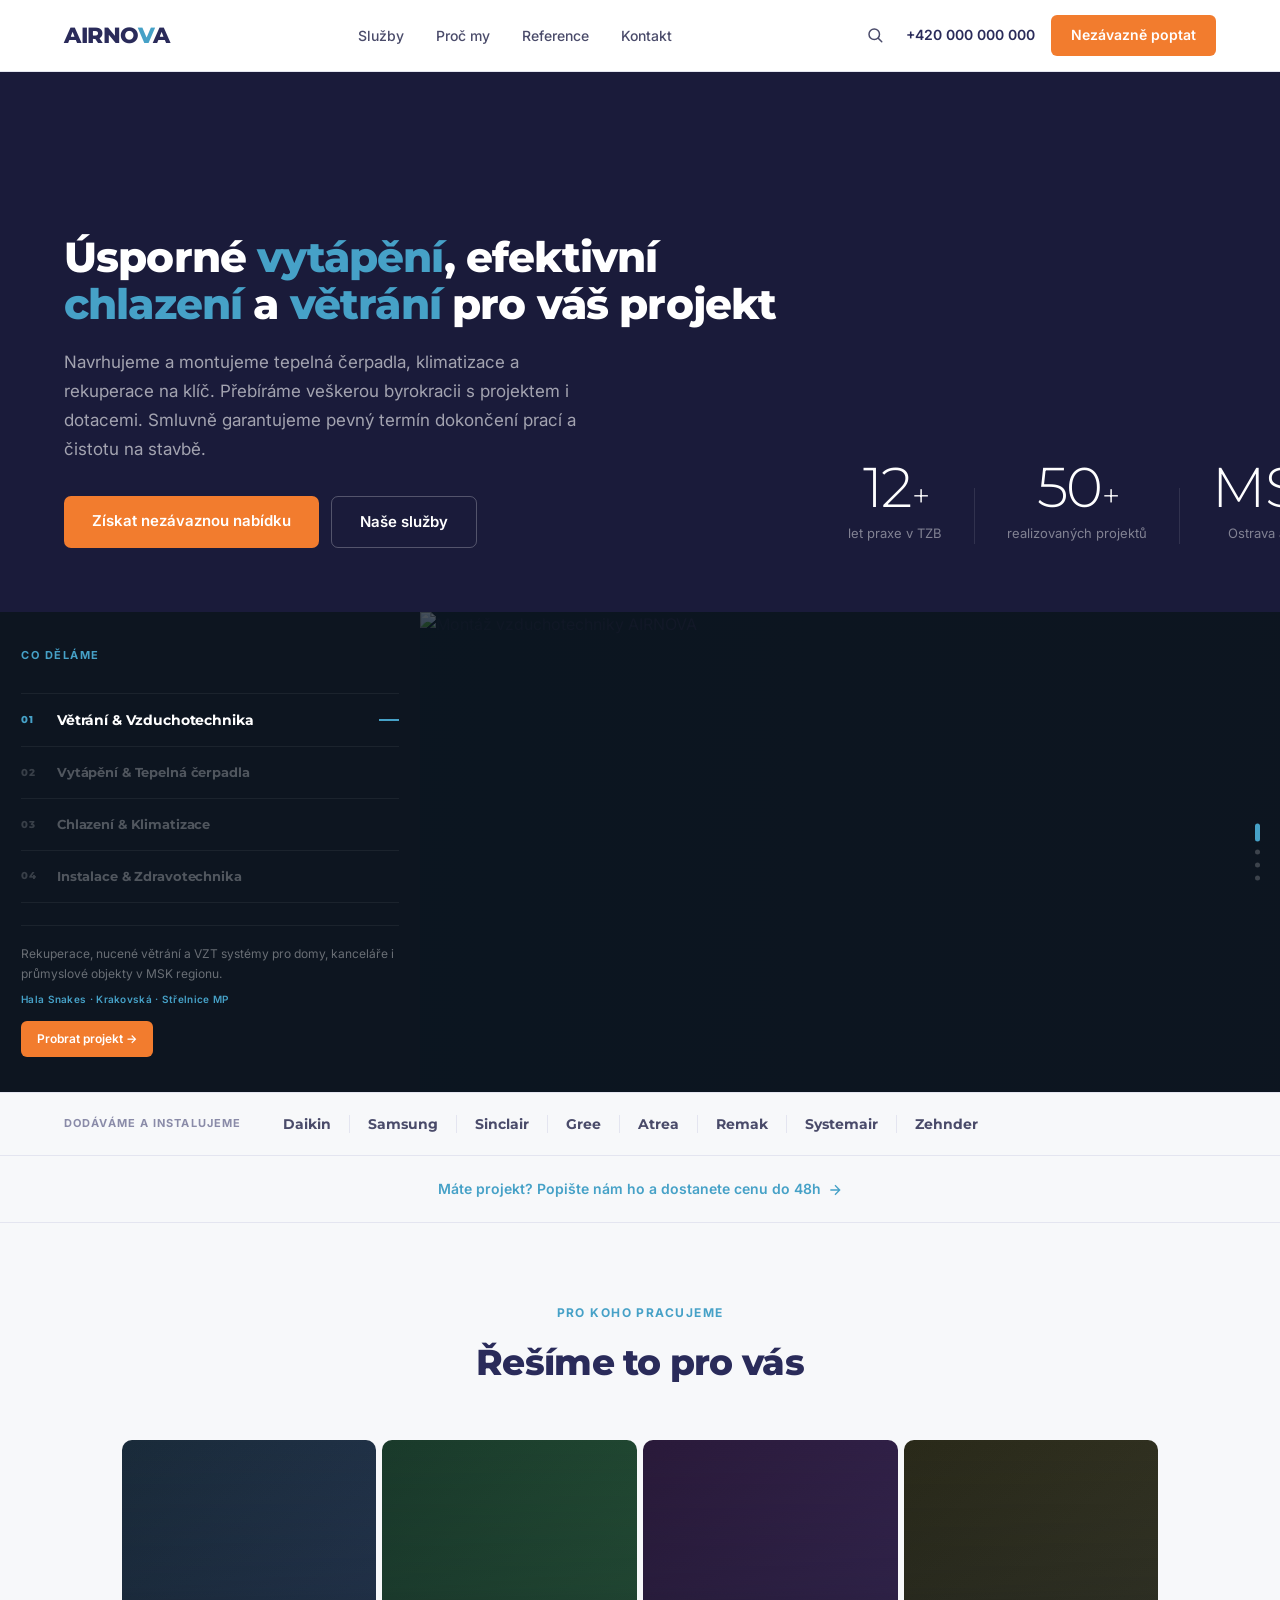
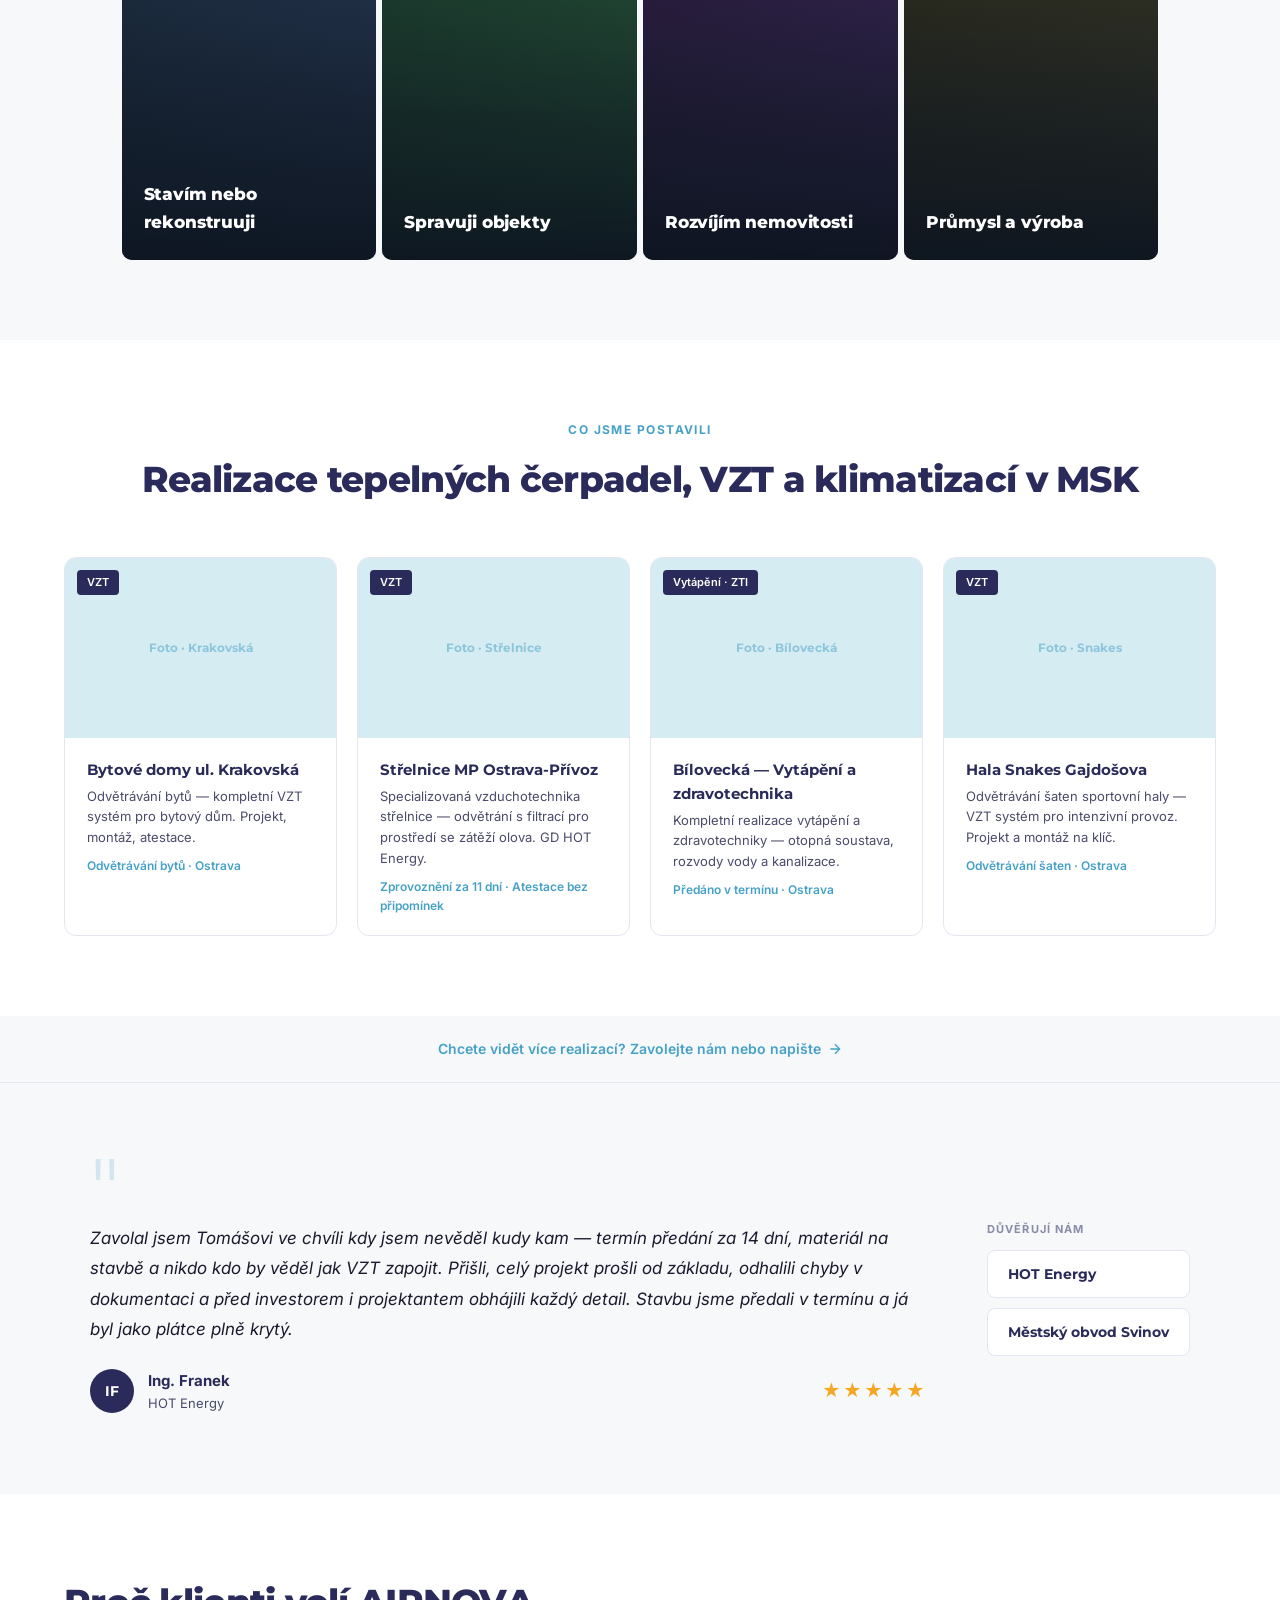
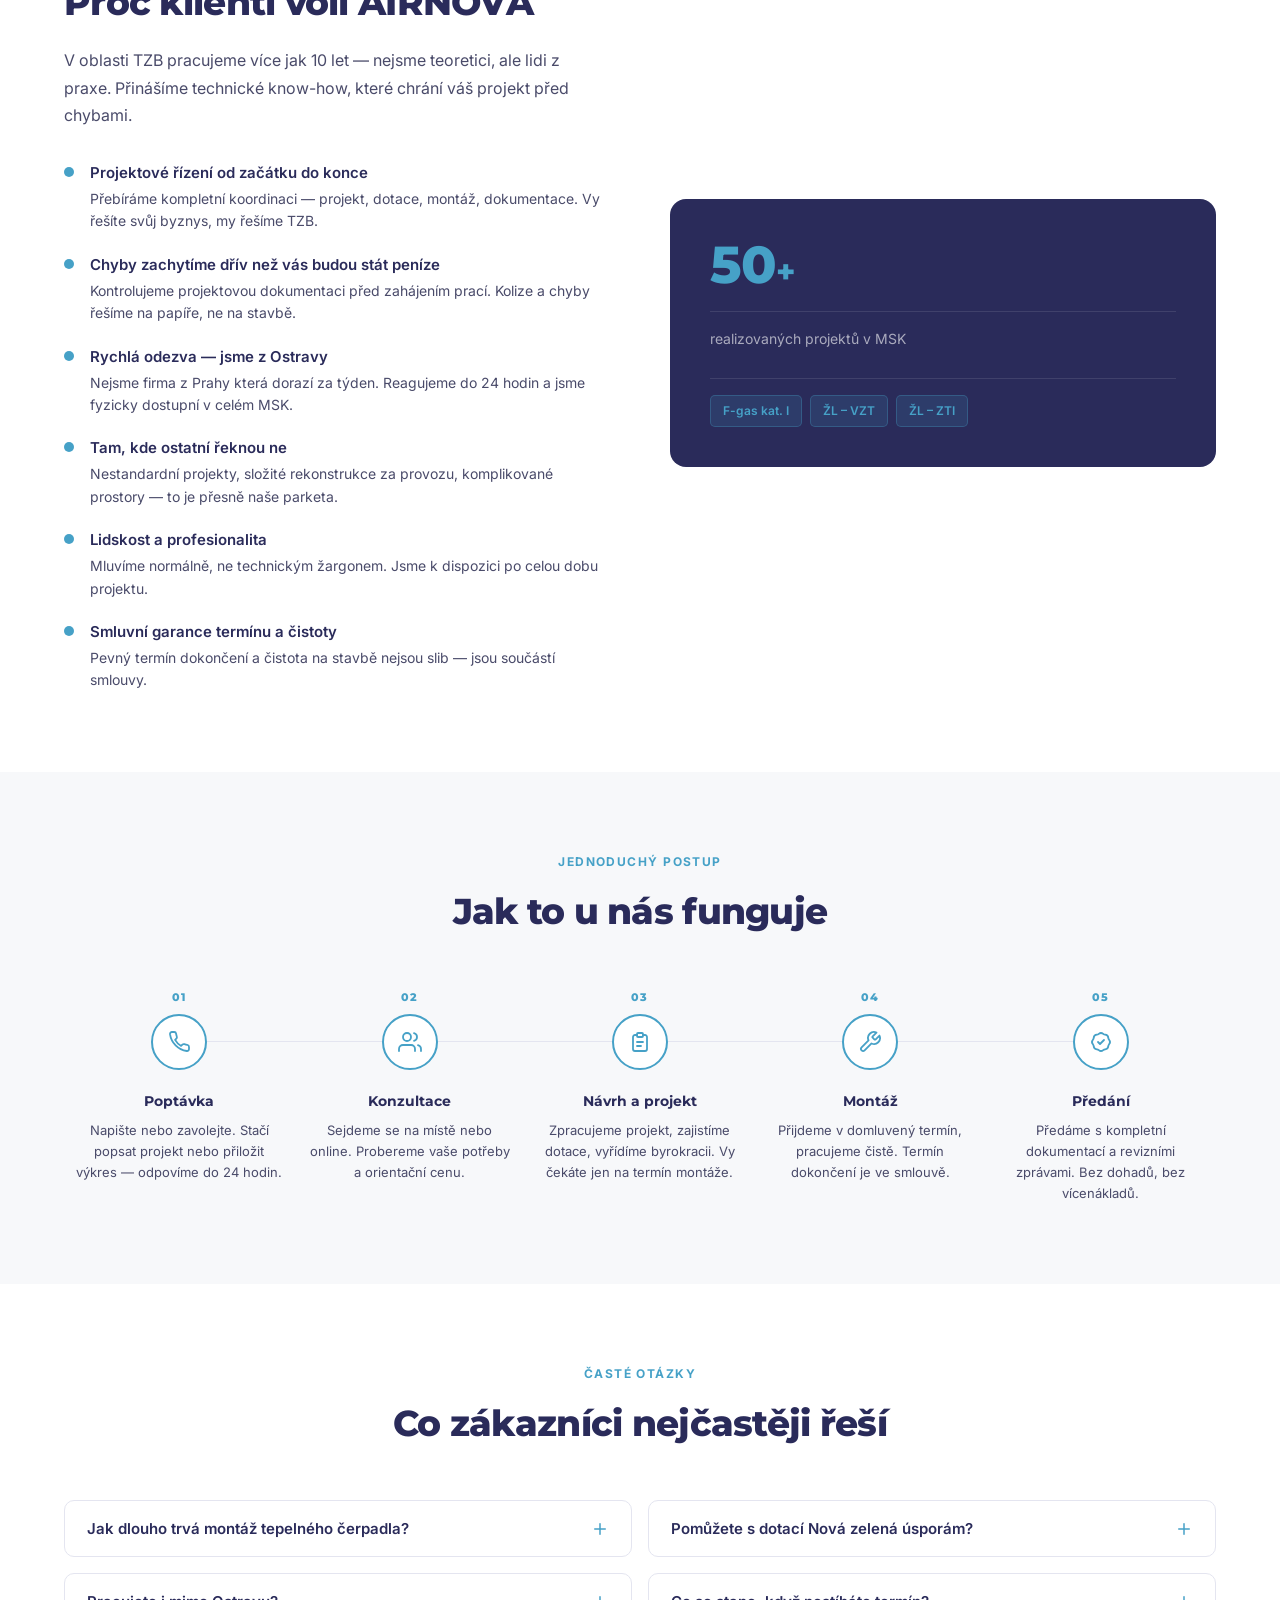
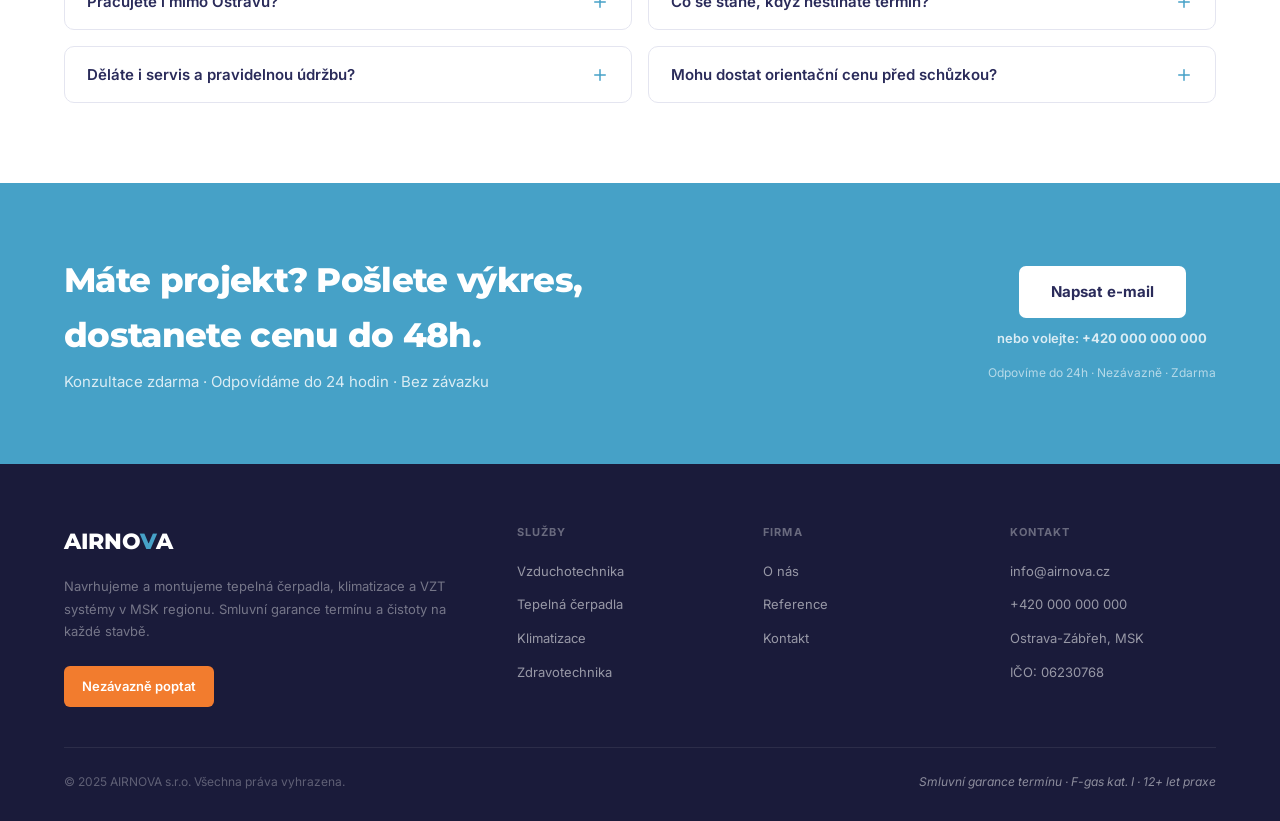
==== index.html @ edcba343 "Rename index (1).html to index.html" ====
<!DOCTYPE html>
<html lang="cs">
<head>
<meta charset="UTF-8">
<meta name="viewport" content="width=device-width, initial-scale=1.0">

<!-- SEO: Title tag — max 60 znaků, primární klíčová slova + lokalita -->
<title>Tepelná čerpadla, Klimatizace a VZT Ostrava | AIRNOVA s.r.o.</title>

<!-- SEO: Meta description — max 155 znaků, výzva k akci -->
<meta name="description" content="Montáž tepelných čerpadel, klimatizace a vzduchotechniky v Ostravě a MSK. 12 let praxe, smluvní garance termínu. Konzultace zdarma — odpovíme do 24h.">

<!-- SEO: Canonical URL -->
<link rel="canonical" href="https://www.airnova.cz/">

<!-- SEO: Open Graph (Facebook, LinkedIn sdílení) -->
<meta property="og:type" content="website">
<meta property="og:title" content="Tepelná čerpadla, Klimatizace a VZT Ostrava | AIRNOVA s.r.o.">
<meta property="og:description" content="Montáž tepelných čerpadel, klimatizace a vzduchotechniky v Ostravě a MSK. 12 let praxe, smluvní garance termínu.">
<meta property="og:url" content="https://www.airnova.cz/">
<meta property="og:locale" content="cs_CZ">
<meta property="og:site_name" content="AIRNOVA s.r.o.">

<!-- SEO: Twitter/X card -->
<meta name="twitter:card" content="summary">
<meta name="twitter:title" content="Tepelná čerpadla, Klimatizace a VZT Ostrava | AIRNOVA s.r.o.">
<meta name="twitter:description" content="Montáž tepelných čerpadel, klimatizace a VZT v Ostravě a MSK. Smluvní garance termínu.">

<!-- SEO: Schema.org LocalBusiness markup -->
<script type="application/ld+json">
{
  "@context": "https://schema.org",
  "@type": "LocalBusiness",
  "name": "AIRNOVA s.r.o.",
  "description": "Montáž tepelných čerpadel, klimatizace, vzduchotechniky a zdravotechniky v Ostravě a Moravskoslezském kraji.",
  "url": "https://www.airnova.cz",
  "telephone": "+420000000000",
  "email": "info@airnova.cz",
  "address": {
    "@type": "PostalAddress",
    "streetAddress": "Ostrava-Zábřeh",
    "addressLocality": "Ostrava",
    "addressRegion": "Moravskoslezský kraj",
    "postalCode": "700 30",
    "addressCountry": "CZ"
  },
  "geo": {
    "@type": "GeoCoordinates",
    "latitude": 49.7884,
    "longitude": 18.2503
  },
  "areaServed": {
    "@type": "State",
    "name": "Moravskoslezský kraj"
  },
  "priceRange": "$$",
  "openingHours": "Mo-Fr 08:00-17:00",
  "sameAs": [],
  "hasOfferCatalog": {
    "@type": "OfferCatalog",
    "name": "TZB služby",
    "itemListElement": [
      {"@type": "Offer", "itemOffered": {"@type": "Service", "name": "Větrání a vzduchotechnika Ostrava"}},
      {"@type": "Offer", "itemOffered": {"@type": "Service", "name": "Vytápění a tepelná čerpadla Ostrava"}},
      {"@type": "Offer", "itemOffered": {"@type": "Service", "name": "Chlazení a klimatizace Ostrava"}},
      {"@type": "Offer", "itemOffered": {"@type": "Service", "name": "Instalace a zdravotechnika Ostrava"}}
    ]
  }
}
</script>
<link rel="preconnect" href="https://fonts.googleapis.com">
<link rel="preconnect" href="https://fonts.gstatic.com" crossorigin>
<link href="https://fonts.googleapis.com/css2?family=Montserrat:wght@600;700;800&family=Inter:wght@400;500;600&display=swap" rel="stylesheet">
<style>
  *, *::before, *::after { box-sizing: border-box; margin: 0; padding: 0; }
  :root {
    --navy: #2A2B5A; --navy-dark: #1A1B3A;
    --teal: #46A1C7; --teal-light: #D6ECF3;
    --orange: #F27C2E; --orange-light: #FCE5D4;
    --bg: #F7F8FA; --white: #ffffff;
    --text: #1A1B2E; --text-mid: #4A4B6A; --text-light: #8A8BA8;
    --border: #E4E5F0; --radius: 10px;
    --font-head: 'Montserrat', sans-serif;
    --font-body: 'Inter', sans-serif;
  }
  html { scroll-behavior: smooth; }
  body { font-family: var(--font-body); color: var(--text); background: var(--white); line-height: 1.6; }
  img { max-width: 100%; display: block; }
  a { text-decoration: none; color: inherit; }

  /* NAV */
  nav { position: sticky; top: 0; z-index: 100; background: rgba(255,255,255,0.97); backdrop-filter: blur(8px); border-bottom: 1px solid var(--border); padding: 0 5%; display: flex; align-items: center; justify-content: space-between; height: 72px; }
  .nav-logo { font-family: var(--font-head); font-weight: 800; font-size: 22px; letter-spacing: -0.02em; color: var(--navy); }
  .nav-logo .logo-v { color: var(--teal); }
  .nav-links { display: flex; gap: 2rem; list-style: none; }
  .nav-links a { font-size: 14px; font-weight: 500; color: var(--text-mid); transition: color .2s; }
  .nav-links a:hover { color: var(--navy); }
  .nav-right { display: flex; align-items: center; gap: 1rem; }
  .nav-tel { font-size: 14px; font-weight: 600; color: var(--navy); }
  .nav-cta { background: var(--orange); color: #fff; font-family: var(--font-body); font-weight: 600; font-size: 14px; padding: 9px 20px; border-radius: 6px; transition: background .2s; }
  .nav-cta:hover { background: #d96820; }
  .nav-search-wrap { position: relative; }
  .nav-search-btn { background: none; border: none; cursor: pointer; color: var(--text-mid); padding: 6px; display: flex; align-items: center; transition: color .2s; }
  .nav-search-btn:hover { color: var(--navy); }
  .nav-search-btn svg { width: 18px; height: 18px; }
  .search-dropdown { display: none; position: absolute; top: calc(100% + 12px); right: 0; background: #fff; border: 1px solid var(--border); border-radius: 10px; padding: 8px; min-width: 200px; box-shadow: 0 8px 24px rgba(42,43,90,0.1); z-index: 200; }
  .search-dropdown.open { display: block; }
  .search-dropdown a { display: flex; align-items: center; gap: 10px; padding: 9px 12px; border-radius: 7px; font-size: 14px; font-weight: 500; color: var(--text-mid); transition: background .15s, color .15s; }
  .search-dropdown a:hover { background: var(--bg); color: var(--navy); }
  .search-dropdown a svg { width: 16px; height: 16px; stroke: var(--teal); flex-shrink: 0; }
  .nav-toggle { display: none; background: none; border: none; cursor: pointer; padding: 4px; }
  .nav-toggle span { display: block; width: 24px; height: 2px; background: var(--navy); margin: 5px 0; }

  /* HERO — Turing style */
  .hero {
    background: var(--navy-dark);
    padding: 100px 5% 64px;
    min-height: 540px;
    display: flex;
    align-items: flex-end;
  }
  .hero-inner {
    width: 100%;
    display: flex;
    justify-content: space-between;
    align-items: flex-end;
    gap: 40px;
  }
  .hero-content { max-width: 780px; }
  .hero h1 {
    font-family: var(--font-head); font-weight: 800;
    font-size: 42px;
    color: #fff; line-height: 1.12;
    letter-spacing: -0.02em; margin-bottom: 1.25rem;
    white-space: nowrap;
  }
  .hero h1 em { color: var(--teal); font-style: normal; }
  .hero-sub {
    font-size: 17px; color: rgba(255,255,255,0.6);
    line-height: 1.7; margin-bottom: 2rem; max-width: 520px;
  }
  .hero-btns { display: flex; gap: 12px; flex-wrap: wrap; }
  .btn-primary {
    background: var(--orange); color: #fff;
    font-weight: 600; font-size: 15px;
    padding: 13px 28px; border-radius: 7px; transition: background .2s;
  }
  .btn-primary:hover { background: #d96820; }
  .btn-outline {
    background: transparent; color: #fff;
    font-weight: 600; font-size: 15px;
    padding: 13px 28px; border-radius: 7px;
    border: 1.5px solid rgba(255,255,255,0.25); transition: border-color .2s;
  }
  .btn-outline:hover { border-color: rgba(255,255,255,0.6); }

  /* HERO STATS — vpravo dole */
  .hero-stats {
    display: flex;
    align-items: flex-end;
    gap: 0;
    flex-shrink: 0;
    padding-bottom: 4px;
  }
  .hero-stat { text-align: center; padding: 0 32px; }
  .hero-stat-num {
    font-family: var(--font-head); font-weight: 300;
    font-size: 56px; color: #fff;
    line-height: 1; letter-spacing: -0.03em;
    margin-bottom: 8px;
  }
  .hero-stat-plus { font-size: 32px; font-weight: 300; }
  .hero-stat-label {
    font-size: 13px; color: rgba(255,255,255,0.45);
    font-weight: 400; white-space: nowrap;
  }
  .hero-stat-divider {
    width: 1px; height: 56px;
    background: rgba(255,255,255,0.1);
    flex-shrink: 0;
  }

  /* STATS BAR */
  .stats-bar { background: var(--navy); padding: 40px 5%; display: grid; grid-template-columns: repeat(4,1fr); gap: 20px; text-align: center; }
  .stat-num { font-family: var(--font-head); font-weight: 800; font-size: 40px; color: var(--teal); letter-spacing: -0.02em; line-height: 1; }
  .stat-unit { font-size: 24px; }
  .stat-label { font-size: 13px; color: rgba(255,255,255,0.6); margin-top: 6px; }

  /* MINI CTA */
  .mini-cta { text-align: center; padding: 20px 5%; background: var(--bg); border-bottom: 1px solid var(--border); }
  .mini-cta a { font-size: 14px; font-weight: 600; color: var(--teal); display: inline-flex; align-items: center; gap: 6px; transition: color .2s; }
  .mini-cta a:hover { color: var(--navy); }
  .mini-cta svg { width: 16px; height: 16px; }

  /* SERVICES REVEAL — scroll driven */
  .services-reveal { position:relative; display:grid; grid-template-columns:420px 1fr; height:480px; overflow:hidden; background:#0d1520; }
  .srv-left { position:sticky; top:0; height:480px; display:flex; flex-direction:column; justify-content:center; padding:44px 5% 44px 5%; z-index:10; background:linear-gradient(to right, rgba(13,21,32,1) 0%, rgba(13,21,32,0.97) 70%, rgba(13,21,32,0) 100%); }
  .srv-eyebrow { font-size:11px; font-weight:700; letter-spacing:0.14em; text-transform:uppercase; color:var(--teal); margin-bottom:28px; }
  .srv-items { display:flex; flex-direction:column; }
  .srv-item { display:flex; align-items:center; gap:14px; padding:15px 0; border-bottom:0.5px solid rgba(255,255,255,0.06); cursor:pointer; }
  .srv-item:first-child { border-top:0.5px solid rgba(255,255,255,0.06); }
  .srv-num { font-family:var(--font-head); font-weight:800; font-size:10px; color:rgba(255,255,255,0.18); letter-spacing:0.1em; width:22px; flex-shrink:0; transition:color .3s; }
  .srv-title { font-family:var(--font-head); font-weight:700; font-size:13px; color:rgba(255,255,255,0.28); letter-spacing:-0.01em; flex:1; transition:color .3s; }
  .srv-bar { width:0; height:1.5px; background:var(--teal); flex-shrink:0; transition:width .35s ease; }
  .srv-item:hover:not(.active) .srv-title { color:rgba(255,255,255,0.55); }
  .srv-item:hover:not(.active) .srv-num { color:rgba(255,255,255,0.35); }
  .srv-item.active .srv-num { color:var(--teal); }
  .srv-item.active .srv-title { color:#fff; font-size:14px; }
  .srv-item.active .srv-bar { width:20px; }
  .srv-info { margin-top:22px; padding-top:18px; border-top:0.5px solid rgba(255,255,255,0.06); }
  .srv-info-desc { font-size:12px; color:rgba(255,255,255,0.38); line-height:1.7; margin-bottom:7px; transition:opacity .25s; }
  .srv-info-result { font-size:10px; font-weight:600; color:var(--teal); letter-spacing:0.03em; margin-bottom:14px; }
  .srv-cta { display:inline-flex; align-items:center; gap:5px; background:var(--orange); color:#fff; font-size:12px; font-weight:600; padding:8px 16px; border-radius:6px; transition:background .2s; }
  .srv-cta:hover { background:#d96820; }
  /* right scroll */
  .srv-right { overflow-y:scroll; height:480px; scrollbar-width:none; scroll-snap-type:y mandatory; }
  .srv-right::-webkit-scrollbar { display:none; }
  .srv-panel { height:480px; position:relative; display:flex; align-items:center; justify-content:center; scroll-snap-align:start; flex-shrink:0; }
  .srv-panel-bg {
    position:absolute; inset:0; overflow:hidden;
  }
  .srv-panel-bg::after {
    content:'';
    position:absolute; inset:0;
    background:linear-gradient(to right, rgba(10,21,32,0.75) 0%, rgba(10,21,32,0.3) 50%, rgba(10,21,32,0.1) 100%);
    z-index:1;
  }
  .srv-panel-bg img { position:absolute;inset:0;width:100%;height:100%;object-fit:cover; }
  .srv-panel-device { position:relative; z-index:1; }
  /* progress dots */
  .srv-dots { position:absolute; right:20px; top:50%; transform:translateY(-50%); display:flex; flex-direction:column; gap:8px; z-index:20; }
  .srv-dot { width:5px; height:5px; border-radius:50%; background:rgba(255,255,255,0.2); cursor:pointer; transition:background .3s, height .3s, border-radius .3s; }
  .srv-dot.active { background:var(--teal); height:18px; border-radius:3px; }
  /* mobile */
  @media (max-width:900px) {
    .services-reveal { grid-template-columns:1fr; height:auto; }
    .srv-left { position:relative; height:auto; padding:36px 5%; background:rgba(13,21,32,1); }
    .srv-right { height:300px; }
    .srv-panel { height:300px; }
    .srv-dots { display:none; }
  }

  /* SERVICES (old grid — kept for fallback) */
  .services { padding: 80px 5%; background: var(--white); }
  .section-head { text-align: center; margin-bottom: 3rem; }
  .section-eyebrow { font-size: 12px; font-weight: 700; letter-spacing: 0.12em; text-transform: uppercase; color: var(--teal); margin-bottom: 0.75rem; }
  .section-head h2 { font-family: var(--font-head); font-weight: 800; font-size: clamp(24px, 3vw, 36px); color: var(--navy); letter-spacing: -0.02em; }
  .services-grid { display: grid; grid-template-columns: repeat(4,1fr); gap: 20px; }
  .service-card { border: 1px solid var(--border); border-radius: 12px; padding: 28px 24px; transition: border-color .2s, box-shadow .2s; }
  .service-card:hover { border-color: var(--teal); box-shadow: 0 4px 20px rgba(70,161,199,0.1); }
  .service-icon { width: 48px; height: 48px; border-radius: 10px; background: var(--teal-light); display: flex; align-items: center; justify-content: center; margin-bottom: 1.25rem; }
  .service-icon svg { width: 26px; height: 26px; }
  .service-card h3 { font-family: var(--font-head); font-weight: 700; font-size: 16px; color: var(--navy); margin-bottom: 0.5rem; }
  .service-card p { font-size: 14px; color: var(--text-mid); line-height: 1.7; }

  /* BRANDS */
  .brands-strip { background: var(--bg); padding: 20px 5%; border-top: 1px solid var(--border); border-bottom: 1px solid var(--border); display: flex; align-items: center; gap: 24px; flex-wrap: wrap; }
  .brands-label { font-size: 11px; font-weight: 700; letter-spacing: 0.1em; text-transform: uppercase; color: var(--text-light); white-space: nowrap; flex-shrink: 0; }
  .brands-logos { display: flex; align-items: center; flex-wrap: wrap; flex: 1; }
  .brand-item { font-family: var(--font-head); font-weight: 700; font-size: 14px; color: var(--text-mid); padding: 0 18px; white-space: nowrap; }
  .brand-sep { width: 1px; height: 18px; background: var(--border); flex-shrink: 0; }

  /* SEGMENTS PHOTO CARDS */
  .seg-photo-grid { display:grid; grid-template-columns:repeat(4,1fr); gap:6px; padding:0 5% 80px; background:var(--bg); }
  .seg-photo-card { display:block; position:relative; overflow:hidden; height:420px; border-radius:10px; }
  .seg-photo-wrap { position:relative; width:100%; height:100%; overflow:hidden; }
  .seg-photo-bg {
    position:absolute; inset:0;
    transition:transform .6s cubic-bezier(.25,.46,.45,.94);
    will-change:transform;
  }
  .seg-photo-card:hover .seg-photo-bg { transform:scale(1.07); }
  .seg-photo-gradient {
    position:absolute; inset:0; z-index:1;
    background:linear-gradient(to top,
      rgba(13,21,32,0.95) 0%,
      rgba(13,21,32,0.6) 35%,
      rgba(13,21,32,0.15) 65%,
      rgba(13,21,32,0) 100%
    );
    transition:background .4s;
  }
  .seg-photo-card:hover .seg-photo-gradient {
    background:linear-gradient(to top,
      rgba(13,21,32,0.98) 0%,
      rgba(13,21,32,0.75) 45%,
      rgba(13,21,32,0.25) 70%,
      rgba(13,21,32,0) 100%
    );
  }
  .seg-photo-content {
    position:absolute; bottom:0; left:0; right:0;
    z-index:2; padding:24px 22px;
  }
  .seg-photo-title {
    font-family:var(--font-head); font-weight:800; font-size:17px;
    color:#fff; letter-spacing:-0.01em; margin-bottom:0;
    transition:margin-bottom .35s ease;
  }
  .seg-photo-desc {
    font-size:13px; color:rgba(255,255,255,0.65);
    line-height:1.6; margin-top:0;
    max-height:0; overflow:hidden;
    opacity:0;
    transition:max-height .4s ease, opacity .35s ease, margin-top .35s ease;
  }
  .seg-photo-cta {
    display:block; font-size:12px; font-weight:600;
    color:var(--teal); margin-top:0;
    max-height:0; overflow:hidden;
    opacity:0;
    transition:max-height .4s ease, opacity .35s ease .05s, margin-top .35s ease;
  }
  .seg-photo-card:hover .seg-photo-title { margin-bottom:10px; }
  .seg-photo-card:hover .seg-photo-desc { max-height:100px; opacity:1; margin-top:0; }
  .seg-photo-card:hover .seg-photo-cta { max-height:40px; opacity:1; margin-top:10px; }
  @media (max-width:900px) {
    .seg-photo-grid { grid-template-columns:repeat(2,1fr); gap:5px; padding:0 4% 60px; }
    .seg-photo-card { height:280px; }
  }
  @media (max-width:600px) {
    .seg-photo-grid { grid-template-columns:1fr; gap:5px; }
    .seg-photo-card { height:240px; }
  }

  /* SEGMENTS (old) */
  .segments { padding: 80px 5% 0; background: var(--bg); }
  .segments-elegant { display: grid; grid-template-columns: repeat(4,1fr); border: 1px solid var(--border); border-radius: 14px; overflow: hidden; background: var(--white); }
  .seg-cell { padding: 32px 26px; border-right: 1px solid var(--border); display: flex; flex-direction: column; transition: background .2s; }
  .seg-cell:last-child { border-right: none; }
  .seg-cell:hover { background: var(--bg); }
  .seg-dot { width: 8px; height: 8px; border-radius: 50%; background: var(--teal); margin-bottom: 16px; }
  .seg-cell h3 { font-family: var(--font-head); font-weight: 800; font-size: 16px; color: var(--navy); margin-bottom: 10px; letter-spacing: -0.01em; line-height: 1.3; }
  .seg-cell p { font-size: 13px; color: var(--text-mid); line-height: 1.65; margin-bottom: 18px; flex: 1; }
  .seg-cta { font-size: 13px; font-weight: 600; color: var(--teal); transition: color .2s; }
  .seg-cell:hover .seg-cta { color: var(--navy); }
  .segments-grid { display: grid; grid-template-columns: repeat(3,1fr); gap: 20px; }
  .entry-card { background: var(--white); border-radius: 12px; border: 1.5px solid var(--border); padding: 32px 28px; transition: border-color .2s, box-shadow .2s; }
  .entry-card:hover { border-color: var(--teal); box-shadow: 0 4px 20px rgba(70,161,199,0.1); }
  .entry-badge { display: inline-block; font-size: 11px; font-weight: 700; letter-spacing: 0.08em; text-transform: uppercase; padding: 3px 10px; border-radius: 4px; margin-bottom: 1rem; }
  .badge-b2b { background: var(--teal-light); color: #1A6A8A; }
  .badge-b2c { background: var(--orange-light); color: #8A3A10; }
  .badge-spr { background: #E8E9F5; color: #2A2B5A; }
  .entry-card h3 { font-family: var(--font-head); font-weight: 700; font-size: 18px; color: var(--navy); margin-bottom: 0.75rem; line-height: 1.3; }
  .entry-card p { font-size: 14px; color: var(--text-mid); line-height: 1.7; margin-bottom: 1.5rem; }
  .entry-link { font-weight: 600; font-size: 14px; color: var(--teal); display: inline-flex; align-items: center; gap: 6px; }
  .entry-link svg { width: 16px; height: 16px; transition: transform .2s; }
  .entry-card:hover .entry-link svg { transform: translateX(4px); }

  /* REFERENCES */
  .references { padding: 80px 5%; background: var(--white); }
  .ref-grid { display: grid; grid-template-columns: repeat(4,1fr); gap: 20px; margin-top: 3rem; }
  .ref-card { border-radius: 12px; overflow: hidden; border: 1px solid var(--border); transition: box-shadow .2s; }
  .ref-card:hover { box-shadow: 0 6px 24px rgba(42,43,90,0.1); }
  .ref-img { height: 180px; background: var(--teal-light); display: flex; align-items: center; justify-content: center; position: relative; }
  .ref-img-placeholder { font-family: var(--font-head); font-weight: 700; font-size: 12px; color: var(--teal); opacity: 0.5; text-align: center; padding: 1rem; }
  .ref-cat { position: absolute; top: 12px; left: 12px; background: var(--navy); color: #fff; font-size: 11px; font-weight: 600; padding: 4px 10px; border-radius: 4px; }
  .ref-body { padding: 20px 22px; }
  .ref-body h4 { font-family: var(--font-head); font-weight: 700; font-size: 15px; color: var(--navy); margin-bottom: 4px; }
  .ref-body p { font-size: 13px; color: var(--text-mid); line-height: 1.6; margin-bottom: 8px; }
  .ref-result { font-size: 12px; font-weight: 600; color: var(--teal); }
  .ref-loc { font-size: 12px; color: var(--text-light); margin-top: 6px; display: flex; align-items: center; gap: 4px; }

  /* TESTIMONIAL */
  .testimonial-section { background: var(--bg); padding: 80px 5%; }
  .testimonial-inner { display: grid; grid-template-columns: 1fr auto; gap: 60px; align-items: center; max-width: 1100px; margin: 0 auto; }
  .quote-mark { font-family: var(--font-head); font-size: 80px; color: var(--teal); opacity: 0.2; line-height: 0.6; margin-bottom: 12px; }
  blockquote { font-size: 17px; color: var(--text); line-height: 1.8; font-style: italic; margin-bottom: 24px; }
  .testimonial-author { display: flex; align-items: center; gap: 14px; }
  .author-avatar { width: 44px; height: 44px; border-radius: 50%; background: var(--navy); color: #fff; font-family: var(--font-head); font-weight: 700; font-size: 14px; display: flex; align-items: center; justify-content: center; flex-shrink: 0; }
  .author-name { font-weight: 700; font-size: 15px; color: var(--navy); }
  .author-company { font-size: 13px; color: var(--text-mid); }
  .author-stars { margin-left: auto; color: #F5A623; font-size: 18px; letter-spacing: 2px; }
  .testimonial-trust { display: flex; flex-direction: column; gap: 12px; flex-shrink: 0; }
  .trust-label { font-size: 11px; font-weight: 700; letter-spacing: 0.1em; text-transform: uppercase; color: var(--text-light); }
  .trust-logos { display: flex; flex-direction: column; gap: 10px; }
  .trust-logo-box { padding: 10px 20px; border: 1.5px solid var(--border); border-radius: 8px; background: var(--white); min-width: 200px; }
  .trust-logo-text { font-family: var(--font-head); font-weight: 700; font-size: 14px; color: var(--navy); }

  /* WHY */
  .why { background: var(--white); padding: 80px 5%; }
  .why-inner { display: grid; grid-template-columns: 1fr 1fr; gap: 60px; align-items: center; }
  .why-text h2 { font-family: var(--font-head); font-weight: 800; font-size: clamp(24px, 3vw, 36px); color: var(--navy); margin-bottom: 1rem; letter-spacing: -0.02em; }
  .why-text > p { font-size: 16px; color: var(--text-mid); line-height: 1.7; margin-bottom: 2rem; }
  .why-items { display: flex; flex-direction: column; gap: 20px; }
  .why-item { display: flex; gap: 16px; align-items: flex-start; }
  .why-dot { width: 10px; height: 10px; border-radius: 50%; background: var(--teal); flex-shrink: 0; margin-top: 6px; }
  .why-item h4 { font-weight: 600; font-size: 15px; color: var(--navy); margin-bottom: 3px; }
  .why-item p { font-size: 14px; color: var(--text-mid); }
  .why-visual { background: var(--navy); border-radius: 16px; padding: 40px; display: flex; flex-direction: column; gap: 20px; justify-content: center; }

  /* PROCESS */
  .process { padding: 80px 5%; background: var(--bg); }
  .process-steps { display: grid; grid-template-columns: repeat(5,1fr); gap: 0; margin-top: 3rem; position: relative; }
  .process-step { display: flex; flex-direction: column; align-items: center; text-align: center; padding: 0 12px; position: relative; }
  .step-num { font-family: var(--font-head); font-weight: 800; font-size: 11px; letter-spacing: 0.12em; color: var(--teal); margin-bottom: 8px; }
  .step-line { position: absolute; top: 52px; left: calc(50% + 28px); right: calc(-50% + 28px); height: 1px; background: var(--border); z-index: 0; }
  .step-icon { width: 56px; height: 56px; border-radius: 50%; background: var(--white); border: 2px solid var(--teal); display: flex; align-items: center; justify-content: center; margin-bottom: 1.25rem; z-index: 1; position: relative; flex-shrink: 0; }
  .step-icon svg { width: 24px; height: 24px; }
  .process-step h4 { font-family: var(--font-head); font-weight: 700; font-size: 14px; color: var(--navy); margin-bottom: 0.5rem; }
  .process-step p { font-size: 13px; color: var(--text-mid); line-height: 1.6; }

  /* FAQ */
  .faq { padding: 80px 5%; background: var(--white); }
  .faq-grid { display: grid; grid-template-columns: 1fr 1fr; gap: 16px; margin-top: 3rem; }
  .faq-item { border: 1px solid var(--border); border-radius: 10px; overflow: hidden; }
  .faq-q { width: 100%; background: none; border: none; padding: 18px 22px; text-align: left; font-family: var(--font-body); font-size: 15px; font-weight: 600; color: var(--navy); cursor: pointer; display: flex; justify-content: space-between; align-items: center; gap: 12px; transition: background .2s; }
  .faq-q:hover { background: var(--bg); }
  .faq-q svg { width: 18px; height: 18px; flex-shrink: 0; transition: transform .25s; stroke: var(--teal); }
  .faq-item.open .faq-q svg { transform: rotate(45deg); }
  .faq-a { max-height: 0; overflow: hidden; transition: max-height .3s ease; }
  .faq-item.open .faq-a { max-height: 300px; }
  .faq-a p { padding: 0 22px 18px; font-size: 14px; color: var(--text-mid); line-height: 1.7; border-top: 1px solid var(--border); padding-top: 14px; }

  /* CTA STRIP */
  .cta-strip { background: var(--teal); padding: 70px 5%; display: grid; grid-template-columns: 1fr auto; align-items: center; gap: 40px; }
  .cta-strip h2 { font-family: var(--font-head); font-weight: 800; font-size: clamp(22px, 3vw, 34px); color: #fff; letter-spacing: -0.02em; }
  .cta-strip p { font-size: 15px; color: rgba(255,255,255,0.8); margin-top: 8px; }
  .cta-strip-btns { display: flex; flex-direction: column; gap: 10px; align-items: center; }
  .btn-white { background: #fff; color: var(--navy); font-weight: 700; font-size: 15px; padding: 14px 32px; border-radius: 7px; text-align: center; white-space: nowrap; transition: opacity .2s; }
  .btn-white:hover { opacity: 0.9; }
  .cta-tel { font-size: 13px; font-weight: 600; color: rgba(255,255,255,0.8); }
  .cta-disclaimer { font-size: 12px; color: rgba(255,255,255,0.6); margin-top: 4px; text-align: center; }

  /* FOOTER */
  footer { background: var(--navy-dark); padding: 60px 5% 30px; }
  .footer-grid { display: grid; grid-template-columns: 2fr 1fr 1fr 1fr; gap: 40px; margin-bottom: 40px; }
  .footer-logo { font-family: var(--font-head); font-weight: 800; font-size: 22px; color: #fff; margin-bottom: 1rem; }
  .footer-logo span { color: var(--teal); }
  .footer-desc { font-size: 13px; color: rgba(255,255,255,0.4); line-height: 1.7; margin-bottom: 1.5rem; }
  .footer-cta-small { background: var(--orange); color: #fff; font-weight: 600; font-size: 13px; padding: 10px 18px; border-radius: 6px; display: inline-block; transition: background .2s; }
  .footer-cta-small:hover { background: #d96820; }
  .footer-col h5 { font-size: 11px; font-weight: 700; letter-spacing: 0.1em; text-transform: uppercase; color: rgba(255,255,255,0.35); margin-bottom: 1rem; }
  .footer-col ul { list-style: none; display: flex; flex-direction: column; gap: 8px; }
  .footer-col ul a { font-size: 13px; color: rgba(255,255,255,0.55); transition: color .2s; }
  .footer-col ul a:hover { color: var(--teal); }
  .footer-bottom { border-top: 1px solid rgba(255,255,255,0.08); padding-top: 24px; display: flex; justify-content: space-between; align-items: center; }
  .footer-bottom p { font-size: 12px; color: rgba(255,255,255,0.3); }
  .footer-value { font-size: 12px; color: rgba(255,255,255,0.5); font-style: italic; }

  /* POPUP */
  .popup-overlay { display: none; position: fixed; inset: 0; z-index: 999; background: rgba(20,21,50,0.6); backdrop-filter: blur(4px); align-items: center; justify-content: center; }
  .popup-overlay.open { display: flex; }
  .popup-box { background: #fff; border-radius: 16px; padding: 40px 36px 32px; max-width: 460px; width: 90%; position: relative; box-shadow: 0 24px 60px rgba(20,21,50,0.2); animation: popIn .25s ease; }
  @keyframes popIn { from { opacity:0; transform: scale(.95) translateY(12px); } to { opacity:1; transform: none; } }
  .popup-close { position: absolute; top: 16px; right: 16px; background: none; border: none; cursor: pointer; color: var(--text-light); font-size: 22px; line-height: 1; padding: 4px 8px; }
  .popup-close:hover { color: var(--navy); }
  .popup-eyebrow { font-size: 11px; font-weight: 700; letter-spacing: 0.12em; text-transform: uppercase; color: var(--teal); margin-bottom: 10px; }
  .popup-box h2 { font-family: var(--font-head); font-weight: 800; font-size: 22px; color: var(--navy); line-height: 1.2; margin-bottom: 8px; letter-spacing: -0.01em; }
  .popup-sub { font-size: 14px; color: var(--text-mid); margin-bottom: 22px; line-height: 1.6; }
  .popup-form { display: flex; flex-direction: column; gap: 12px; }
  .popup-input { font-family: var(--font-body); font-size: 14px; padding: 11px 14px; border-radius: 7px; border: 1.5px solid var(--border); background: var(--bg); color: var(--text); outline: none; transition: border-color .2s; }
  .popup-input:focus { border-color: var(--teal); background: #fff; }
  .popup-input::placeholder { color: var(--text-light); }
  .popup-submit { background: var(--orange); color: #fff; font-family: var(--font-body); font-weight: 700; font-size: 15px; padding: 13px; border-radius: 7px; border: none; cursor: pointer; transition: background .2s; margin-top: 4px; }
  .popup-submit:hover { background: #d96820; }
  .popup-disclaimer { font-size: 12px; color: var(--text-light); text-align: center; margin-top: 10px; }
  .popup-success { text-align: center; padding: 20px 0; }
  .popup-success .success-icon { font-size: 40px; margin-bottom: 12px; }
  .popup-success h3 { font-family: var(--font-head); font-weight: 800; font-size: 20px; color: var(--navy); margin-bottom: 8px; }
  .popup-success p { font-size: 14px; color: var(--text-mid); }

  /* RESPONSIVE */
  @media (max-width: 900px) {
    .nav-links { display: none; }
    .nav-toggle { display: block; }
    .hero-inner { flex-direction: column; align-items: flex-start; gap: 48px; }
    .hero-stats { padding-bottom: 0; gap: 0; }
    .hero-stat { padding: 0 24px; }
    .hero-stat:first-child { padding-left: 0; }
    .hero-stat-num { font-size: 40px; }
    .hero-stat-plus { font-size: 24px; }
    .services-grid { grid-template-columns: repeat(2,1fr); }
    .segments-grid { grid-template-columns: 1fr; }
    .segments-elegant { grid-template-columns: 1fr; }
    .seg-cell { border-right: none; border-bottom: 1px solid var(--border); }
    .seg-cell:last-child { border-bottom: none; }
    .why-inner { grid-template-columns: 1fr; }
    .ref-grid { grid-template-columns: 1fr; }
    .cta-strip { grid-template-columns: 1fr; }
    .faq-grid { grid-template-columns: 1fr; }
    .footer-grid { grid-template-columns: 1fr 1fr; }
    .process-steps { grid-template-columns: 1fr; gap: 28px; }
    .step-line { display: none !important; }
    .process-step { flex-direction: row; text-align: left; gap: 20px; align-items: flex-start; }
    .testimonial-inner { grid-template-columns: 1fr; }
    .stats-bar { grid-template-columns: repeat(2,1fr); }
  }
  @media (max-width: 600px) {
    .services-grid { grid-template-columns: 1fr; }
    .footer-grid { grid-template-columns: 1fr; }
    .hero h1 { font-size: 22px; white-space: normal; }
  }
</style>
<!-- SEO: FAQ Schema — zobrazí se přímo ve výsledcích Google -->
<script type="application/ld+json">
{
  "@context": "https://schema.org",
  "@type": "FAQPage",
  "mainEntity": [
    {
      "@type": "Question",
      "name": "Jak dlouho trvá montáž tepelného čerpadla?",
      "acceptedAnswer": {"@type": "Answer", "text": "Standardní instalace tepelného čerpadla vzduch–voda trvá 2–4 dny. Závisí na velikosti objektu a stávajícím otopném systému. Přesný termín dostanete vždy dopředu ve smlouvě."}
    },
    {
      "@type": "Question",
      "name": "Pomůžete s dotací Nová zelená úsporám?",
      "acceptedAnswer": {"@type": "Answer", "text": "Ano, dotace Nová zelená úsporám přebíráme kompletně — od žádosti přes výběr vhodného zařízení až po předání dokumentace."}
    },
    {
      "@type": "Question",
      "name": "Pracujete i mimo Ostravu?",
      "acceptedAnswer": {"@type": "Answer", "text": "Primárně působíme v MSK regionu — Ostrava a okolí do cca 60 km. Pro větší projekty jsme schopni dojet i dál."}
    },
    {
      "@type": "Question",
      "name": "Děláte i servis a pravidelnou údržbu?",
      "acceptedAnswer": {"@type": "Answer", "text": "Ano. Po montáži nabízíme servisní smlouvy — pravidelné prohlídky, čištění filtrů a výměníků, revize."}
    }
  ]
}
</script>
</head>
<body>

<!-- NAV -->
<nav>
  <div class="nav-logo">AIRNO<span class="logo-v">V</span>A</div>
  <ul class="nav-links">
    <li><a href="#sluzby">Služby</a></li>
    <li><a href="#proc-my">Proč my</a></li>
    <li><a href="#reference">Reference</a></li>
    <li><a href="#kontakt">Kontakt</a></li>
  </ul>
  <div class="nav-right">
    <div class="nav-search-wrap">
      <button class="nav-search-btn" id="searchBtn" aria-label="Vyhledávání">
        <svg viewBox="0 0 24 24" fill="none" stroke="currentColor" stroke-width="2" stroke-linecap="round"><circle cx="11" cy="11" r="7"/><path d="M21 21l-4.35-4.35"/></svg>
      </button>
      <div class="search-dropdown" id="searchDropdown">
        <a href="#sluzby"><svg viewBox="0 0 24 24" fill="none" stroke-width="1.8" stroke-linecap="round" stroke-linejoin="round"><path d="M9.5 2h5l1 4h-7l1-4zM4 9h16v2H4z"/></svg>Služby</a>
        <a href="#reference"><svg viewBox="0 0 24 24" fill="none" stroke-width="1.8" stroke-linecap="round" stroke-linejoin="round"><rect x="3" y="3" width="7" height="7" rx="1"/><rect x="14" y="3" width="7" height="7" rx="1"/><rect x="3" y="14" width="7" height="7" rx="1"/><rect x="14" y="14" width="7" height="7" rx="1"/></svg>Naše projekty</a>
        <a href="#kontakt"><svg viewBox="0 0 24 24" fill="none" stroke-width="1.8" stroke-linecap="round" stroke-linejoin="round"><path d="M22 16.92V19a2 2 0 01-2.18 2A19.79 19.79 0 013 4.18 2 2 0 015 2h2.09a2 2 0 012 1.72c.127.96.361 1.903.7 2.81a2 2 0 01-.45 2.11L8.09 9.91a16 16 0 006 6l1.27-1.27a2 2 0 012.11-.45c.907.339 1.85.573 2.81.7A2 2 0 0122 16.92z"/></svg>Kontakt</a>
      </div>
    </div>
    <a class="nav-tel" href="tel:+420000000000">+420 000 000 000</a>
    <a class="nav-cta" href="#kontakt">Nezávazně poptat</a>
  </div>
  <button class="nav-toggle" aria-label="Menu"><span></span><span></span><span></span></button>
</nav>

<!-- 1. HERO -->
<section class="hero">
  <div class="hero-inner">

    <div class="hero-content">
      <h1>Úsporné <em>vytápění</em>, efektivní<br><em>chlazení</em> a <em>větrání</em> pro váš projekt</h1>
      <p class="hero-sub">Navrhujeme a montujeme tepelná čerpadla, klimatizace a rekuperace na klíč. Přebíráme veškerou byrokracii s projektem i dotacemi. Smluvně garantujeme pevný termín dokončení prací a čistotu na stavbě.</p>
      <div class="hero-btns">
        <a class="btn-primary" href="#kontakt">Získat nezávaznou nabídku</a>
        <a class="btn-outline" href="#sluzby">Naše služby</a>
      </div>
    </div>

    <div class="hero-stats">
      <div class="hero-stat">
        <div class="hero-stat-num"><span class="countup" data-target="12">0</span><span class="hero-stat-plus">+</span></div>
        <div class="hero-stat-label">let praxe v TZB</div>
      </div>
      <div class="hero-stat-divider"></div>
      <div class="hero-stat">
        <div class="hero-stat-num"><span class="countup" data-target="50">0</span><span class="hero-stat-plus">+</span></div>
        <div class="hero-stat-label">realizovaných projektů</div>
      </div>
      <div class="hero-stat-divider"></div>
      <div class="hero-stat">
        <div class="hero-stat-num">MSK</div>
        <div class="hero-stat-label">Ostrava a okolí</div>
      </div>
    </div>

  </div>
</section>

<!-- 3. CO DĚLÁME -->
<section class="services-reveal" id="sluzby">

  <!-- LEVA — sticky nadpisy -->
  <div class="srv-left">
    <div class="srv-eyebrow">Co děláme</div>
    <div class="srv-items">
      <div class="srv-item active" id="si0" onclick="srvScroll(0)">
        <span class="srv-num">01</span>
        <span class="srv-title">Větrání &amp; Vzduchotechnika</span>
        <span class="srv-bar"></span>
      </div>
      <div class="srv-item" id="si1" onclick="srvScroll(1)">
        <span class="srv-num">02</span>
        <span class="srv-title">Vytápění &amp; Tepelná čerpadla</span>
        <span class="srv-bar"></span>
      </div>
      <div class="srv-item" id="si2" onclick="srvScroll(2)">
        <span class="srv-num">03</span>
        <span class="srv-title">Chlazení &amp; Klimatizace</span>
        <span class="srv-bar"></span>
      </div>
      <div class="srv-item" id="si3" onclick="srvScroll(3)">
        <span class="srv-num">04</span>
        <span class="srv-title">Instalace &amp; Zdravotechnika</span>
        <span class="srv-bar"></span>
      </div>
    </div>
    <div class="srv-info">
      <div class="srv-info-desc" id="srv-desc">Rekuperace, nucené větrání a VZT systémy pro domy, kanceláře i průmyslové objekty v MSK regionu.</div>
      <div class="srv-info-result" id="srv-result">Hala Snakes · Krakovská · Střelnice MP</div>
      <a class="srv-cta" href="#kontakt">Probrat projekt →</a>
    </div>
  </div>

  <!-- PRAVA — scrollovatelné panely -->
  <div class="srv-right" id="srvRight">

    <div class="srv-panel">
      <div class="srv-panel-bg">
        <img src="vzduchotechnika.png" alt="Montáž vzduchotechniky AIRNOVA" style="position:absolute;inset:0;width:100%;height:100%;object-fit:cover;object-position:right center;">
      </div>
    </div>

    <div class="srv-panel">
      <div class="srv-panel-bg" style="background:linear-gradient(135deg,#0a1520 0%,#12202e 50%,#0a1820 100%);"></div>
      <div class="srv-panel-device">
        <svg width="240" height="180" viewBox="0 0 140 100" opacity="0.7">
          <rect x="8" y="18" width="38" height="54" rx="6" fill="none" stroke="#46A1C7" stroke-width="1.5"/>
          <circle cx="27" cy="34" r="7" fill="none" stroke="#46A1C7" stroke-width="1.5"/>
          <circle cx="27" cy="34" r="3" fill="#46A1C7"/>
          <text x="27" y="62" text-anchor="middle" font-size="7" fill="#46A1C7" font-family="Inter" font-weight="600">TČ</text>
          <path d="M46 32 C62 32 62 50 78 50 C92 50 92 66 104 66" stroke="#F27C2E" stroke-width="2" fill="none" stroke-linecap="round"/>
          <path d="M46 44 C60 44 60 60 76 60 C88 60 88 74 104 74" stroke="#F27C2E" stroke-width="1.2" fill="none" stroke-linecap="round" opacity="0.5"/>
          <rect x="104" y="36" width="30" height="50" rx="5" fill="none" stroke="#46A1C7" stroke-width="1.2"/>
          <polygon points="104,36 134,36 119,18" fill="none" stroke="#46A1C7" stroke-width="1.2"/>
          <line x1="108" y1="70" x2="130" y2="70" stroke="#F27C2E" stroke-width="1.5" opacity="0.6"/>
          <line x1="108" y1="76" x2="130" y2="76" stroke="#F27C2E" stroke-width="1" opacity="0.35"/>
          <line x1="108" y1="82" x2="130" y2="82" stroke="#F27C2E" stroke-width="0.7" opacity="0.2"/>
        </svg>
      </div>
    </div>

    <div class="srv-panel">
      <div class="srv-panel-bg" style="background:linear-gradient(135deg,#081420 0%,#0e1c2c 50%,#081420 100%);"></div>
      <div class="srv-panel-device">
        <svg width="220" height="180" viewBox="0 0 130 100" opacity="0.7">
          <rect x="28" y="6" width="74" height="28" rx="6" fill="none" stroke="#46A1C7" stroke-width="1.5"/>
          <line x1="46" y1="11" x2="46" y2="29" stroke="#46A1C7" stroke-width="0.8" opacity="0.5"/>
          <line x1="56" y1="11" x2="56" y2="29" stroke="#46A1C7" stroke-width="0.8" opacity="0.5"/>
          <line x1="66" y1="11" x2="66" y2="29" stroke="#46A1C7" stroke-width="0.8" opacity="0.5"/>
          <line x1="76" y1="11" x2="76" y2="29" stroke="#46A1C7" stroke-width="0.8" opacity="0.5"/>
          <path d="M32 40 Q85 48 120 64" stroke="#46A1C7" stroke-width="2.2" fill="none" stroke-linecap="round" opacity="0.9"/>
          <path d="M32 50 Q82 58 117 74" stroke="#46A1C7" stroke-width="1.4" fill="none" stroke-linecap="round" opacity="0.55"/>
          <path d="M32 60 Q78 67 113 82" stroke="#46A1C7" stroke-width="0.9" fill="none" stroke-linecap="round" opacity="0.3"/>
          <text x="110" y="28" text-anchor="middle" font-size="22" fill="#46A1C7" opacity="0.75" style="font-family:sans-serif;">❄</text>
        </svg>
      </div>
    </div>

    <div class="srv-panel">
      <div class="srv-panel-bg" style="background:linear-gradient(135deg,#0a1520 0%,#111e2c 50%,#0a1520 100%);"></div>
      <div class="srv-panel-device">
        <svg width="200" height="200" viewBox="0 0 100 100" opacity="0.7">
          <path d="M10 58 Q28 58 38 46 Q48 34 70 34" stroke="#46A1C7" stroke-width="4" fill="none" stroke-linecap="round"/>
          <path d="M10 67 Q28 67 40 55 Q50 43 70 43" stroke="#46A1C7" stroke-width="2" fill="none" stroke-linecap="round" opacity="0.4"/>
          <path d="M70 28 L74 20 A10 10 0 1 1 84 30 L78 36" stroke="#fff" stroke-width="2.5" fill="none" stroke-linecap="round"/>
          <circle cx="76" cy="28" r="5" fill="none" stroke="#fff" stroke-width="2"/>
          <circle cx="76" cy="28" r="2.5" fill="#46A1C7"/>
          <ellipse cx="22" cy="78" rx="4" ry="6" fill="#46A1C7" opacity="0.8"/>
          <ellipse cx="33" cy="83" rx="3.5" ry="5.5" fill="#46A1C7" opacity="0.6"/>
          <ellipse cx="43" cy="78" rx="3" ry="5" fill="#46A1C7" opacity="0.45"/>
        </svg>
      </div>
    </div>

  </div>

  <!-- progress dots -->
  <div class="srv-dots">
    <div class="srv-dot active" onclick="srvScroll(0)"></div>
    <div class="srv-dot" onclick="srvScroll(1)"></div>
    <div class="srv-dot" onclick="srvScroll(2)"></div>
    <div class="srv-dot" onclick="srvScroll(3)"></div>
  </div>

</section>

</section>



<!-- 4. BRANDS -->
<section class="brands-strip">
  <div class="brands-label">Dodáváme a instalujeme</div>
  <div class="brands-logos">
    <div class="brand-item">Daikin</div><div class="brand-sep"></div>
    <div class="brand-item">Samsung</div><div class="brand-sep"></div>
    <div class="brand-item">Sinclair</div><div class="brand-sep"></div>
    <div class="brand-item">Gree</div><div class="brand-sep"></div>
    <div class="brand-item">Atrea</div><div class="brand-sep"></div>
    <div class="brand-item">Remak</div><div class="brand-sep"></div>
    <div class="brand-item">Systemair</div><div class="brand-sep"></div>
    <div class="brand-item">Zehnder</div>
  </div>
</section>

<!-- MINI CTA 1 -->
<div class="mini-cta">
  <a href="#kontakt">Máte projekt? Popište nám ho a dostanete cenu do 48h <svg viewBox="0 0 24 24" fill="none" stroke="currentColor" stroke-width="2"><path d="M5 12h14M12 5l7 7-7 7"/></svg></a>
</div>

<!-- 5. SEGMENTY -->
<section class="segments">
  <div class="section-head">
    <div class="section-eyebrow">Pro koho pracujeme</div>
    <h2>Řešíme to pro vás</h2>
  </div>
  <div class="seg-photo-grid">

    <a class="seg-photo-card" href="#kontakt">
      <div class="seg-photo-wrap">
        <!-- Cloudinary: https://res.cloudinary.com/airnova/image/upload/v1/segments/novostavba.jpg -->
        <div class="seg-photo-bg" style="background:linear-gradient(135deg,#1A2B3A 0%,#2A3B5A 100%);"></div>
        <div class="seg-photo-gradient"></div>
        <div class="seg-photo-content">
          <div class="seg-photo-title">Stavím nebo rekonstruuji</div>
          <div class="seg-photo-desc">Vytápění, chlazení a větrání pro dům či byt — podlahovka, tepelné čerpadlo, rekuperace. Včetně dotací.</div>
          <span class="seg-photo-cta">Konzultace zdarma →</span>
        </div>
      </div>
    </a>

    <a class="seg-photo-card" href="#kontakt">
      <div class="seg-photo-wrap">
        <!-- Cloudinary: https://res.cloudinary.com/airnova/image/upload/v1/segments/spravce.jpg -->
        <div class="seg-photo-bg" style="background:linear-gradient(135deg,#1A3A2B 0%,#2A5A3B 100%);"></div>
        <div class="seg-photo-gradient"></div>
        <div class="seg-photo-content">
          <div class="seg-photo-title">Spravuji objekty</div>
          <div class="seg-photo-desc">SVJ, bytové domy, školy a areály. Jeden partner, který zná vaše objekty a vrací se.</div>
          <span class="seg-photo-cta">Nabídka pro objekt →</span>
        </div>
      </div>
    </a>

    <a class="seg-photo-card" href="#kontakt">
      <div class="seg-photo-wrap">
        <!-- Cloudinary: https://res.cloudinary.com/airnova/image/upload/v1/segments/developer.jpg -->
        <div class="seg-photo-bg" style="background:linear-gradient(135deg,#2A1A3A 0%,#3A2A5A 100%);"></div>
        <div class="seg-photo-gradient"></div>
        <div class="seg-photo-content">
          <div class="seg-photo-title">Rozvíjím nemovitosti</div>
          <div class="seg-photo-desc">TZB pro každou vaši stavbu — v termínu, s dokumentací a jednou odpovědností.</div>
          <span class="seg-photo-cta">Probrat spolupráci →</span>
        </div>
      </div>
    </a>

    <a class="seg-photo-card" href="#kontakt">
      <div class="seg-photo-wrap">
        <!-- Cloudinary: https://res.cloudinary.com/airnova/image/upload/v1/segments/prumysl.jpg -->
        <div class="seg-photo-bg" style="background:linear-gradient(135deg,#2A2A1A 0%,#3A3A2A 100%);"></div>
        <div class="seg-photo-gradient"></div>
        <div class="seg-photo-content">
          <div class="seg-photo-title">Průmysl a výroba</div>
          <div class="seg-photo-desc">Vzduchotechnika pro haly a provozy. Od projektu po atestaci a předání.</div>
          <span class="seg-photo-cta">Poptat VZT →</span>
        </div>
      </div>
    </a>

  </div>
</section>

<!-- 6. REFERENCE -->
<section class="references" id="reference">
  <div class="section-head">
    <div class="section-eyebrow">Co jsme postavili</div>
    <h2>Realizace tepelných čerpadel, VZT a klimatizací v MSK</h2>
  </div>
  <div class="ref-grid">

    <div class="ref-card">
      <div class="ref-img" style="background: var(--teal-light);">
        <div class="ref-cat">VZT</div>
        <!-- Cloudinary: nahradit src cestou k fotce, např. https://res.cloudinary.com/airnova/image/upload/v1/reference/krakova.jpg -->
        <div class="ref-img-placeholder">Foto · Krakovská</div>
      </div>
      <div class="ref-body">
        <h4>Bytové domy ul. Krakovská</h4>
        <p>Odvětrávání bytů — kompletní VZT systém pro bytový dům. Projekt, montáž, atestace.</p>
        <div class="ref-result">Odvětrávání bytů · Ostrava</div>
      </div>
    </div>

    <div class="ref-card">
      <div class="ref-img" style="background: var(--teal-light);">
        <div class="ref-cat">VZT</div>
        <!-- Cloudinary: https://res.cloudinary.com/airnova/image/upload/v1/reference/strelnice.jpg -->
        <div class="ref-img-placeholder">Foto · Střelnice</div>
      </div>
      <div class="ref-body">
        <h4>Střelnice MP Ostrava-Přívoz</h4>
        <p>Specializovaná vzduchotechnika střelnice — odvětrání s filtrací pro prostředí se zátěží olova. GD HOT Energy.</p>
        <div class="ref-result">Zprovoznění za 11 dní · Atestace bez připomínek</div>
      </div>
    </div>

    <div class="ref-card">
      <div class="ref-img" style="background: var(--teal-light);">
        <div class="ref-cat">Vytápění · ZTI</div>
        <!-- Cloudinary: https://res.cloudinary.com/airnova/image/upload/v1/reference/bilovecka.jpg -->
        <div class="ref-img-placeholder">Foto · Bílovecká</div>
      </div>
      <div class="ref-body">
        <h4>Bílovecká — Vytápění a zdravotechnika</h4>
        <p>Kompletní realizace vytápění a zdravotechniky — otopná soustava, rozvody vody a kanalizace.</p>
        <div class="ref-result">Předáno v termínu · Ostrava</div>
      </div>
    </div>

    <div class="ref-card">
      <div class="ref-img" style="background: var(--teal-light);">
        <div class="ref-cat">VZT</div>
        <!-- Cloudinary: https://res.cloudinary.com/airnova/image/upload/v1/reference/snakes.jpg -->
        <div class="ref-img-placeholder">Foto · Snakes</div>
      </div>
      <div class="ref-body">
        <h4>Hala Snakes Gajdošova</h4>
        <p>Odvětrávání šaten sportovní haly — VZT systém pro intenzivní provoz. Projekt a montáž na klíč.</p>
        <div class="ref-result">Odvětrávání šaten · Ostrava</div>
      </div>
    </div>

  </div>
</section>

<!-- MINI CTA 2 -->
<div class="mini-cta">
  <a href="#kontakt">Chcete vidět více realizací? Zavolejte nám nebo napište <svg viewBox="0 0 24 24" fill="none" stroke="currentColor" stroke-width="2"><path d="M5 12h14M12 5l7 7-7 7"/></svg></a>
</div>

<!-- 7. TESTIMONIAL -->
<section class="testimonial-section">
  <div class="testimonial-inner">
    <div class="testimonial-quote">
      <div class="quote-mark">"</div>
      <blockquote>Zavolal jsem Tomášovi ve chvíli kdy jsem nevěděl kudy kam — termín předání za 14 dní, materiál na stavbě a nikdo kdo by věděl jak VZT zapojit. Přišli, celý projekt prošli od základu, odhalili chyby v dokumentaci a před investorem i projektantem obhájili každý detail. Stavbu jsme předali v termínu a já byl jako plátce plně krytý.</blockquote>
      <div class="testimonial-author">
        <div class="author-avatar">IF</div>
        <div>
          <div class="author-name">Ing. Franek</div>
          <div class="author-company">HOT Energy</div>
        </div>
        <div class="author-stars">★★★★★</div>
      </div>
    </div>
    <div class="testimonial-trust">
      <div class="trust-label">Důvěřují nám</div>
      <div class="trust-logos">
        <div class="trust-logo-box"><span class="trust-logo-text">HOT Energy</span></div>
        <div class="trust-logo-box"><span class="trust-logo-text">Městský obvod Svinov</span></div>
      </div>
    </div>
  </div>
</section>

<!-- 8. PROČ AIRNOVA -->
<section class="why" id="proc-my">
  <div class="why-inner">
    <div class="why-text">
      <h2>Proč klienti volí AIRNOVA</h2>
      <p>V oblasti TZB pracujeme více jak 10 let — nejsme teoretici, ale lidi z praxe. Přinášíme technické know-how, které chrání váš projekt před chybami.</p>
      <div class="why-items">
        <div class="why-item"><div class="why-dot"></div><div><h4>Projektové řízení od začátku do konce</h4><p>Přebíráme kompletní koordinaci — projekt, dotace, montáž, dokumentace. Vy řešíte svůj byznys, my řešíme TZB.</p></div></div>
        <div class="why-item"><div class="why-dot"></div><div><h4>Chyby zachytíme dřív než vás budou stát peníze</h4><p>Kontrolujeme projektovou dokumentaci před zahájením prací. Kolize a chyby řešíme na papíře, ne na stavbě.</p></div></div>
        <div class="why-item"><div class="why-dot"></div><div><h4>Rychlá odezva — jsme z Ostravy</h4><p>Nejsme firma z Prahy která dorazí za týden. Reagujeme do 24 hodin a jsme fyzicky dostupní v celém MSK.</p></div></div>
        <div class="why-item"><div class="why-dot"></div><div><h4>Tam, kde ostatní řeknou ne</h4><p>Nestandardní projekty, složité rekonstrukce za provozu, komplikované prostory — to je přesně naše parketa.</p></div></div>
        <div class="why-item"><div class="why-dot"></div><div><h4>Lidskost a profesionalita</h4><p>Mluvíme normálně, ne technickým žargonem. Jsme k dispozici po celou dobu projektu.</p></div></div>
        <div class="why-item"><div class="why-dot"></div><div><h4>Smluvní garance termínu a čistoty</h4><p>Pevný termín dokončení a čistota na stavbě nejsou slib — jsou součástí smlouvy.</p></div></div>
      </div>
    </div>
    <div class="why-visual">
      <div style="font-family:var(--font-head);font-weight:800;font-size:52px;color:var(--teal);line-height:1;letter-spacing:-0.02em;">50<span style="font-size:32px;">+</span></div>
      <div style="font-size:14px;color:rgba(255,255,255,0.6);border-top:1px solid rgba(255,255,255,0.1);padding-top:16px;">realizovaných projektů v MSK</div>
      <div style="display:flex;gap:8px;flex-wrap:wrap;padding-top:16px;border-top:1px solid rgba(255,255,255,0.1);margin-top:8px;">
        <span style="background:rgba(70,161,199,0.15);color:var(--teal);font-size:12px;font-weight:600;padding:5px 12px;border-radius:5px;border:1px solid rgba(70,161,199,0.3);">F-gas kat. I</span>
        <span style="background:rgba(70,161,199,0.15);color:var(--teal);font-size:12px;font-weight:600;padding:5px 12px;border-radius:5px;border:1px solid rgba(70,161,199,0.3);">ŽL – VZT</span>
        <span style="background:rgba(70,161,199,0.15);color:var(--teal);font-size:12px;font-weight:600;padding:5px 12px;border-radius:5px;border:1px solid rgba(70,161,199,0.3);">ŽL – ZTI</span>
      </div>
    </div>
  </div>
</section>

<!-- 9. JAK TO FUNGUJE -->
<section class="process">
  <div class="section-head">
    <div class="section-eyebrow">Jednoduchý postup</div>
    <h2>Jak to u nás funguje</h2>
  </div>
  <div class="process-steps">
    <div class="process-step">
      <div class="step-num">01</div><div class="step-line"></div>
      <div class="step-icon"><svg viewBox="0 0 24 24" fill="none" stroke="var(--teal)" stroke-width="1.8" stroke-linecap="round" stroke-linejoin="round"><path d="M22 16.92V19a2 2 0 01-2.18 2A19.79 19.79 0 013 4.18 2 2 0 015 2h2.09a2 2 0 012 1.72c.127.96.361 1.903.7 2.81a2 2 0 01-.45 2.11L8.09 9.91a16 16 0 006 6l1.27-1.27a2 2 0 012.11-.45c.907.339 1.85.573 2.81.7A2 2 0 0122 16.92z"/></svg></div>
      <h4>Poptávka</h4>
      <p>Napište nebo zavolejte. Stačí popsat projekt nebo přiložit výkres — odpovíme do 24 hodin.</p>
    </div>
    <div class="process-step">
      <div class="step-num">02</div><div class="step-line"></div>
      <div class="step-icon"><svg viewBox="0 0 24 24" fill="none" stroke="var(--teal)" stroke-width="1.8" stroke-linecap="round" stroke-linejoin="round"><path d="M17 21v-2a4 4 0 00-4-4H5a4 4 0 00-4 4v2"/><circle cx="9" cy="7" r="4"/><path d="M23 21v-2a4 4 0 00-3-3.87M16 3.13a4 4 0 010 7.75"/></svg></div>
      <h4>Konzultace</h4>
      <p>Sejdeme se na místě nebo online. Probereme vaše potřeby a orientační cenu.</p>
    </div>
    <div class="process-step">
      <div class="step-num">03</div><div class="step-line"></div>
      <div class="step-icon"><svg viewBox="0 0 24 24" fill="none" stroke="var(--teal)" stroke-width="1.8" stroke-linecap="round" stroke-linejoin="round"><path d="M9 5H7a2 2 0 00-2 2v12a2 2 0 002 2h10a2 2 0 002-2V7a2 2 0 00-2-2h-2"/><rect x="9" y="3" width="6" height="4" rx="1"/><path d="M9 12h6M9 16h4"/></svg></div>
      <h4>Návrh a projekt</h4>
      <p>Zpracujeme projekt, zajistíme dotace, vyřídíme byrokracii. Vy čekáte jen na termín montáže.</p>
    </div>
    <div class="process-step">
      <div class="step-num">04</div><div class="step-line"></div>
      <div class="step-icon"><svg viewBox="0 0 24 24" fill="none" stroke="var(--teal)" stroke-width="1.8" stroke-linecap="round" stroke-linejoin="round"><path d="M14.7 6.3a1 1 0 000 1.4l1.6 1.6a1 1 0 001.4 0l3.77-3.77a6 6 0 01-7.94 7.94l-6.91 6.91a2.12 2.12 0 01-3-3l6.91-6.91a6 6 0 017.94-7.94l-3.76 3.76z"/></svg></div>
      <h4>Montáž</h4>
      <p>Přijdeme v domluvený termín, pracujeme čistě. Termín dokončení je ve smlouvě.</p>
    </div>
    <div class="process-step">
      <div class="step-num">05</div><div class="step-line" style="display:none;"></div>
      <div class="step-icon"><svg viewBox="0 0 24 24" fill="none" stroke="var(--teal)" stroke-width="1.8" stroke-linecap="round" stroke-linejoin="round"><path d="M9 12l2 2 4-4M7.835 4.697a3.42 3.42 0 001.946-.806 3.42 3.42 0 014.438 0 3.42 3.42 0 001.946.806 3.42 3.42 0 013.138 3.138 3.42 3.42 0 00.806 1.946 3.42 3.42 0 010 4.438 3.42 3.42 0 00-.806 1.946 3.42 3.42 0 01-3.138 3.138 3.42 3.42 0 00-1.946.806 3.42 3.42 0 01-4.438 0 3.42 3.42 0 00-1.946-.806 3.42 3.42 0 01-3.138-3.138 3.42 3.42 0 00-.806-1.946 3.42 3.42 0 010-4.438 3.42 3.42 0 00.806-1.946 3.42 3.42 0 013.138-3.138z"/></svg></div>
      <h4>Předání</h4>
      <p>Předáme s kompletní dokumentací a revizními zprávami. Bez dohadů, bez vícenákladů.</p>
    </div>
  </div>
</section>

<!-- 10. FAQ -->
<section class="faq">
  <div class="section-head">
    <div class="section-eyebrow">Časté otázky</div>
    <h2>Co zákazníci nejčastěji řeší</h2>
  </div>
  <div class="faq-grid">
    <div class="faq-item">
      <button class="faq-q">Jak dlouho trvá montáž tepelného čerpadla?<svg viewBox="0 0 24 24" fill="none" stroke-width="2" stroke-linecap="round"><path d="M12 5v14M5 12h14"/></svg></button>
      <div class="faq-a"><p>Standardní instalace tepelného čerpadla vzduch–voda trvá 2–4 dny. Závisí na velikosti objektu a stávajícím otopném systému. Přesný termín dostanete vždy dopředu ve smlouvě.</p></div>
    </div>
    <div class="faq-item">
      <button class="faq-q">Pomůžete s dotací Nová zelená úsporám?<svg viewBox="0 0 24 24" fill="none" stroke-width="2" stroke-linecap="round"><path d="M12 5v14M5 12h14"/></svg></button>
      <div class="faq-a"><p>Ano, dotace Nová zelená úsporám přebíráme kompletně — od žádosti přes výběr vhodného zařízení až po předání dokumentace. Vy nic neřešíte.</p></div>
    </div>
    <div class="faq-item">
      <button class="faq-q">Pracujete i mimo Ostravu?<svg viewBox="0 0 24 24" fill="none" stroke-width="2" stroke-linecap="round"><path d="M12 5v14M5 12h14"/></svg></button>
      <div class="faq-a"><p>Primárně působíme v MSK regionu — Ostrava a okolí do cca 60 km. Pro větší projekty jsme schopni dojet i dál. Zavolejte a domluvíme se.</p></div>
    </div>
    <div class="faq-item">
      <button class="faq-q">Co se stane, když nestíháte termín?<svg viewBox="0 0 24 24" fill="none" stroke-width="2" stroke-linecap="round"><path d="M12 5v14M5 12h14"/></svg></button>
      <div class="faq-a"><p>Termín dokončení je součástí smlouvy — není to jen slib. Pokud by nastaly komplikace z naší strany, řešíme je na vlastní náklady a zákazníka informujeme okamžitě, ne zpětně.</p></div>
    </div>
    <div class="faq-item">
      <button class="faq-q">Děláte i servis a pravidelnou údržbu?<svg viewBox="0 0 24 24" fill="none" stroke-width="2" stroke-linecap="round"><path d="M12 5v14M5 12h14"/></svg></button>
      <div class="faq-a"><p>Ano. Po montáži nabízíme servisní smlouvy — pravidelné prohlídky, čištění filtrů a výměníků, revize. Jednou ověřená firma která se vrací.</p></div>
    </div>
    <div class="faq-item">
      <button class="faq-q">Mohu dostat orientační cenu před schůzkou?<svg viewBox="0 0 24 24" fill="none" stroke-width="2" stroke-linecap="round"><path d="M12 5v14M5 12h14"/></svg></button>
      <div class="faq-a"><p>Ano — pošlete výkres, fotky nebo popište projekt. Do 48 hodin dostanete orientační rozsah ceny. Konkrétní nabídka pak přijde po prohlídce nebo konzultaci.</p></div>
    </div>
  </div>
</section>

<!-- 11. CTA STRIP -->
<section class="cta-strip" id="kontakt">
  <div>
    <h2>Máte projekt? Pošlete výkres,<br>dostanete cenu do 48h.</h2>
    <p>Konzultace zdarma · Odpovídáme do 24 hodin · Bez závazku</p>
  </div>
  <div class="cta-strip-btns">
    <a class="btn-white" href="mailto:info@airnova.cz">Napsat e-mail</a>
    <div class="cta-tel">nebo volejte: <strong>+420 000 000 000</strong></div>
    <div class="cta-disclaimer">Odpovíme do 24h · Nezávazně · Zdarma</div>
  </div>
</section>

<!-- FOOTER -->
<footer>
  <div class="footer-grid">
    <div>
      <div class="footer-logo">AIRNO<span>V</span>A</div>
      <p class="footer-desc">Navrhujeme a montujeme tepelná čerpadla, klimatizace a VZT systémy v MSK regionu. Smluvní garance termínu a čistoty na každé stavbě.</p>
      <a class="footer-cta-small" href="#kontakt">Nezávazně poptat</a>
    </div>
    <div class="footer-col">
      <h5>Služby</h5>
      <ul>
        <li><a href="#">Vzduchotechnika</a></li>
        <li><a href="#">Tepelná čerpadla</a></li>
        <li><a href="#">Klimatizace</a></li>
        <li><a href="#">Zdravotechnika</a></li>
      </ul>
    </div>
    <div class="footer-col">
      <h5>Firma</h5>
      <ul>
        <li><a href="#">O nás</a></li>
        <li><a href="#reference">Reference</a></li>
        <li><a href="#">Kontakt</a></li>
      </ul>
    </div>
    <div class="footer-col">
      <h5>Kontakt</h5>
      <ul>
        <li><a href="mailto:info@airnova.cz">info@airnova.cz</a></li>
        <li><a href="tel:+420000000000">+420 000 000 000</a></li>
        <li><a href="#">Ostrava-Zábřeh, MSK</a></li>
        <li><a href="#">IČO: 06230768</a></li>
      </ul>
    </div>
  </div>
  <div class="footer-bottom">
    <p>© 2025 AIRNOVA s.r.o. Všechna práva vyhrazena.</p>
    <span class="footer-value">Smluvní garance termínu · F-gas kat. I · 12+ let praxe</span>
  </div>
</footer>

<!-- POPUP -->
<div class="popup-overlay" id="popupOverlay">
  <div class="popup-box" role="dialog" aria-modal="true">
    <button class="popup-close" id="popupClose" aria-label="Zavřít">×</button>
    <div id="popupContent">
      <div class="popup-eyebrow">Zdarma · Nezávazně · Do 48h</div>
      <h2>Pošlete výkres nebo foto — orientační cena do 48h</h2>
      <p class="popup-sub">Stačí popsat projekt nebo přiložit výkres. Odpovíme rychle a konkrétně.</p>
      <div class="popup-form">
        <input class="popup-input" type="text" id="popupName" placeholder="Jméno a příjmení" autocomplete="name">
        <input class="popup-input" type="tel" id="popupPhone" placeholder="Telefonní číslo" autocomplete="tel">
        <input class="popup-input" type="email" id="popupEmail" placeholder="E-mail (nepovinné)" autocomplete="email">
        <textarea class="popup-input" id="popupMsg" placeholder="Popište projekt..." rows="3" style="resize:vertical;"></textarea>
        <button class="popup-submit" id="popupSubmit">Odeslat poptávku</button>
      </div>
      <p class="popup-disclaimer">Vaše údaje neposkytneme třetím stranám. Odpovídáme do 48 hodin.</p>
    </div>
    <div class="popup-success" id="popupSuccess" style="display:none;">
      <div class="success-icon">✓</div>
      <h3>Odesláno — díky!</h3>
      <p>Ozveme se vám do 48 hodin s konkrétní odpovědí.</p>
    </div>
  </div>
</div>

<script>
  // Services scroll-driven
  const srvData = [
    {desc:'Rekuperace, nucené větrání a VZT systémy pro domy, kanceláře i průmyslové objekty v MSK regionu.', result:'Hala Snakes · Krakovská · Střelnice MP'},
    {desc:'Podlahové vytápění, kotle, otopné soustavy i tepelná čerpadla. Celý systém od zdroje tepla po radiátor — včetně dotací NZÚ.', result:'Bílovecká · Projekt a montáž · Dotace NZÚ'},
    {desc:'Split, multi-split a VRF systémy. Certifikovaná montáž F-gas kat. I pro domy, kanceláře i průmysl v Ostravě a MSK.', result:'Rychlá montáž · F-gas kat. I · MSK'},
    {desc:'Rozvody vody, kanalizace a plynu v MSK. Kompletní ZTI pro novostavby i rekonstrukce — Ostrava a okolí.', result:'Novostavby i rekonstrukce · Ostrava'}
  ];
  function srvSetActive(i) {
    document.querySelectorAll('.srv-item').forEach((x,j) => x.classList.toggle('active', j===i));
    document.querySelectorAll('.srv-dot').forEach((x,j) => x.classList.toggle('active', j===i));
    const desc = document.getElementById('srv-desc');
    const res = document.getElementById('srv-result');
    desc.style.opacity = '0';
    setTimeout(() => {
      desc.textContent = srvData[i].desc;
      res.textContent = srvData[i].result;
      desc.style.transition = 'opacity .3s';
      desc.style.opacity = '1';
    }, 160);
  }
  function srvScroll(i) {
    const r = document.getElementById('srvRight');
    r.scrollTo({ top: i * r.clientHeight, behavior: 'smooth' });
  }
  const srvRight = document.getElementById('srvRight');
  if (srvRight) {
    srvRight.addEventListener('scroll', () => {
      const i = Math.round(srvRight.scrollTop / srvRight.clientHeight);
      srvSetActive(Math.min(i, 3));
    });
  }

  // Search dropdown
  const searchBtn = document.getElementById('searchBtn');
  const searchDropdown = document.getElementById('searchDropdown');
  searchBtn.addEventListener('click', e => { e.stopPropagation(); searchDropdown.classList.toggle('open'); });
  document.addEventListener('click', () => searchDropdown.classList.remove('open'));

  // FAQ accordion
  document.querySelectorAll('.faq-q').forEach(btn => {
    btn.addEventListener('click', () => {
      const item = btn.closest('.faq-item');
      const isOpen = item.classList.contains('open');
      document.querySelectorAll('.faq-item').forEach(i => i.classList.remove('open'));
      if (!isOpen) item.classList.add('open');
    });
  });

  // Popup
  const overlay = document.getElementById('popupOverlay');
  const popupClose = document.getElementById('popupClose');
  let popupShown = false;
  function openPopup() { if (popupShown) return; popupShown = true; overlay.classList.add('open'); document.body.style.overflow = 'hidden'; }
  function closePopup() { overlay.classList.remove('open'); document.body.style.overflow = ''; }
  setTimeout(openPopup, 45000);
  document.addEventListener('mouseleave', e => { if (e.clientY < 10) openPopup(); });
  popupClose.addEventListener('click', closePopup);
  overlay.addEventListener('click', e => { if (e.target === overlay) closePopup(); });
  document.addEventListener('keydown', e => { if (e.key === 'Escape') closePopup(); });
  document.getElementById('popupSubmit').addEventListener('click', () => {
    const name = document.getElementById('popupName').value.trim();
    const phone = document.getElementById('popupPhone').value.trim();
    if (!name || !phone) { alert('Vyplňte prosím jméno a telefon.'); return; }
    document.getElementById('popupContent').style.display = 'none';
    document.getElementById('popupSuccess').style.display = 'block';
    setTimeout(closePopup, 3000);
  });

  // Countup
  const counters = document.querySelectorAll('.countup');
  const observer = new IntersectionObserver(entries => {
    entries.forEach(entry => {
      if (entry.isIntersecting) {
        const el = entry.target;
        const target = parseInt(el.dataset.target);
        let current = 0;
        const step = Math.ceil(target / 40);
        const timer = setInterval(() => {
          current = Math.min(current + step, target);
          el.textContent = current;
          if (current >= target) clearInterval(timer);
        }, 40);
        observer.unobserve(el);
      }
    });
  }, { threshold: 0.5 });
  counters.forEach(c => observer.observe(c));
</script>
</body>
</html>
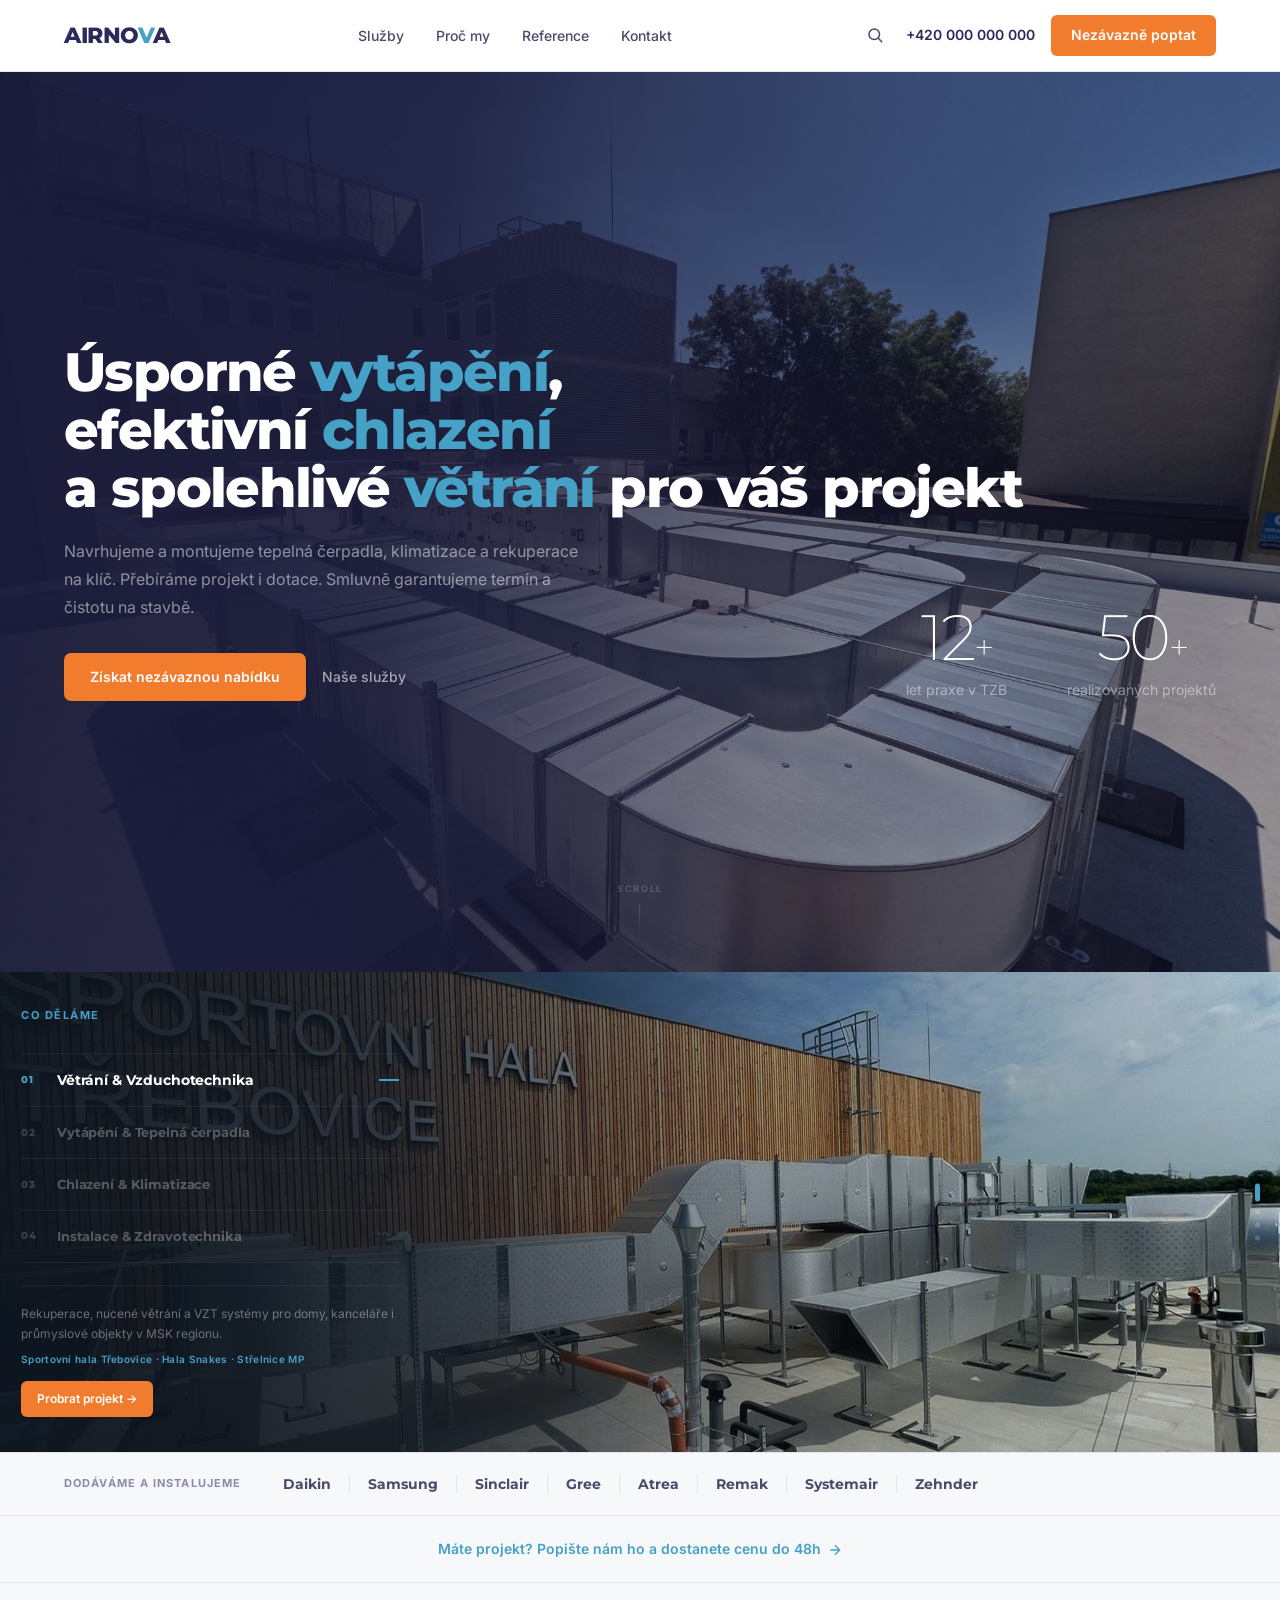
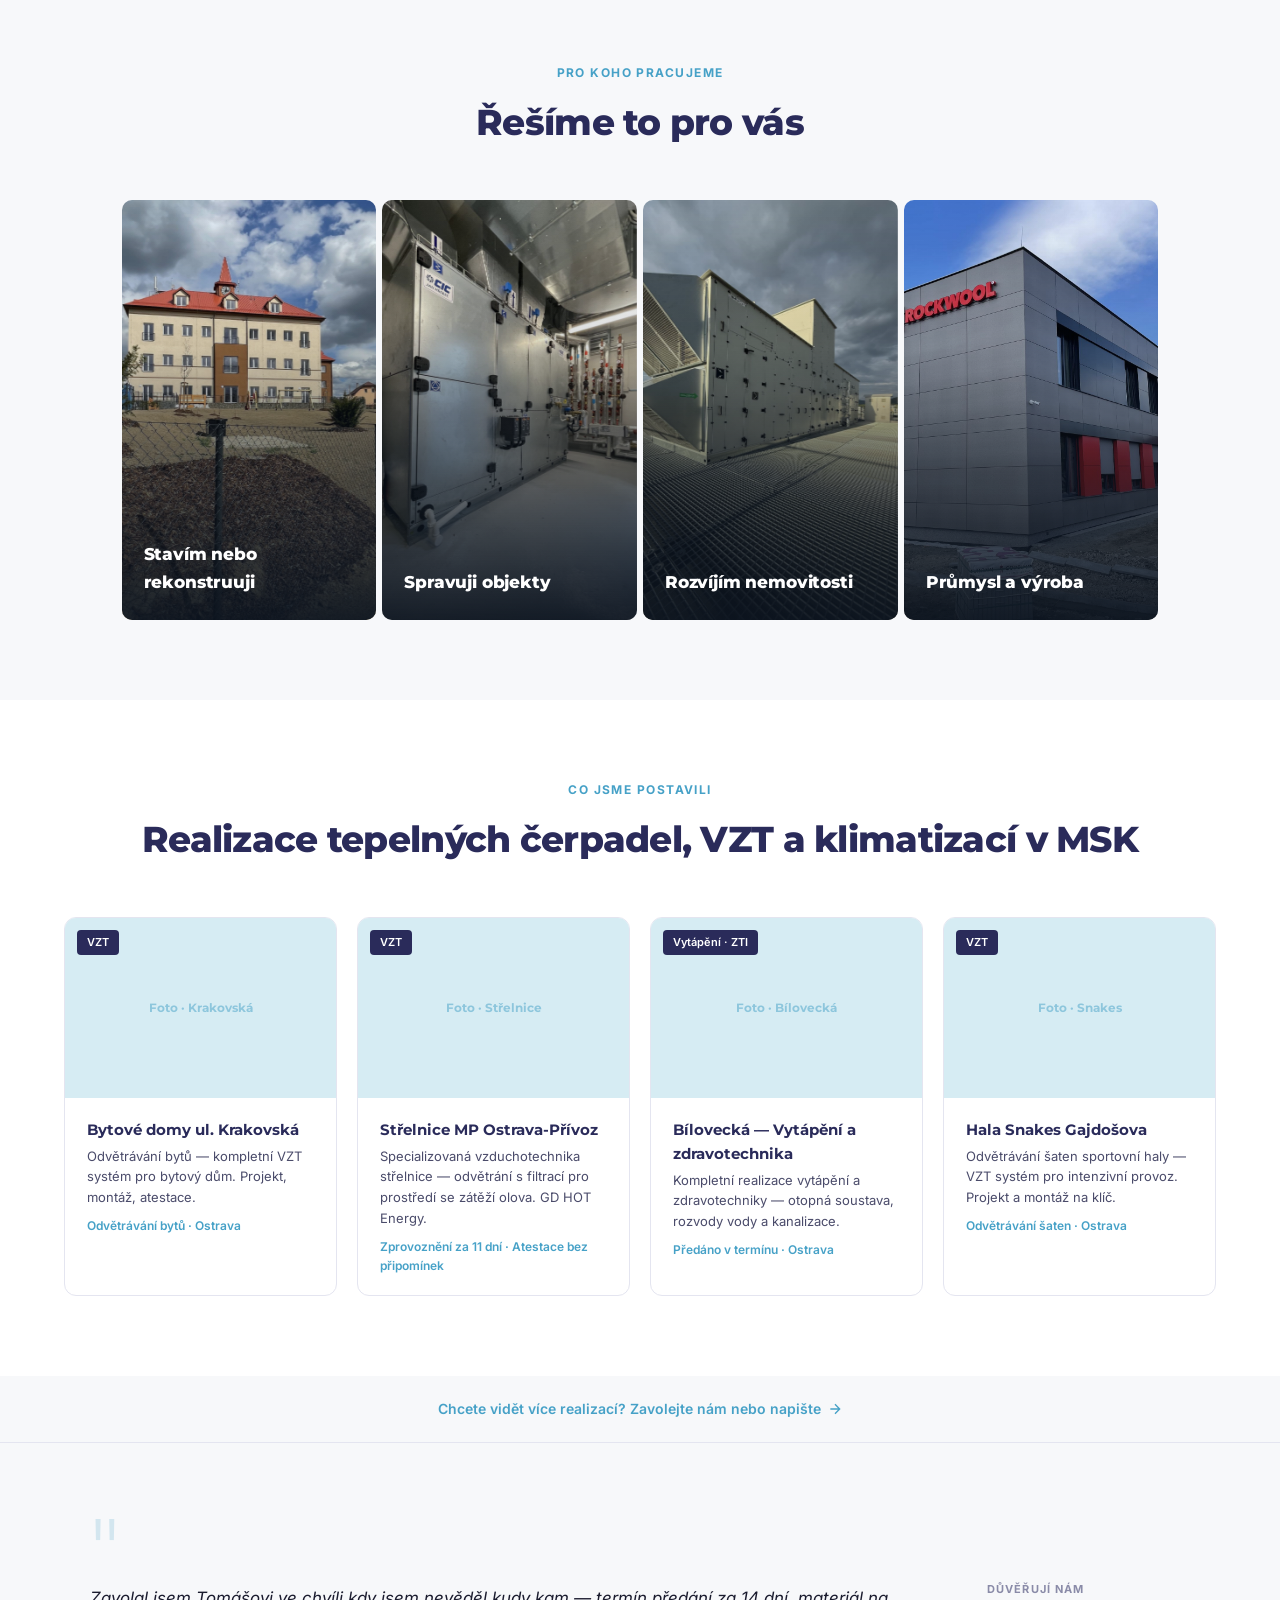
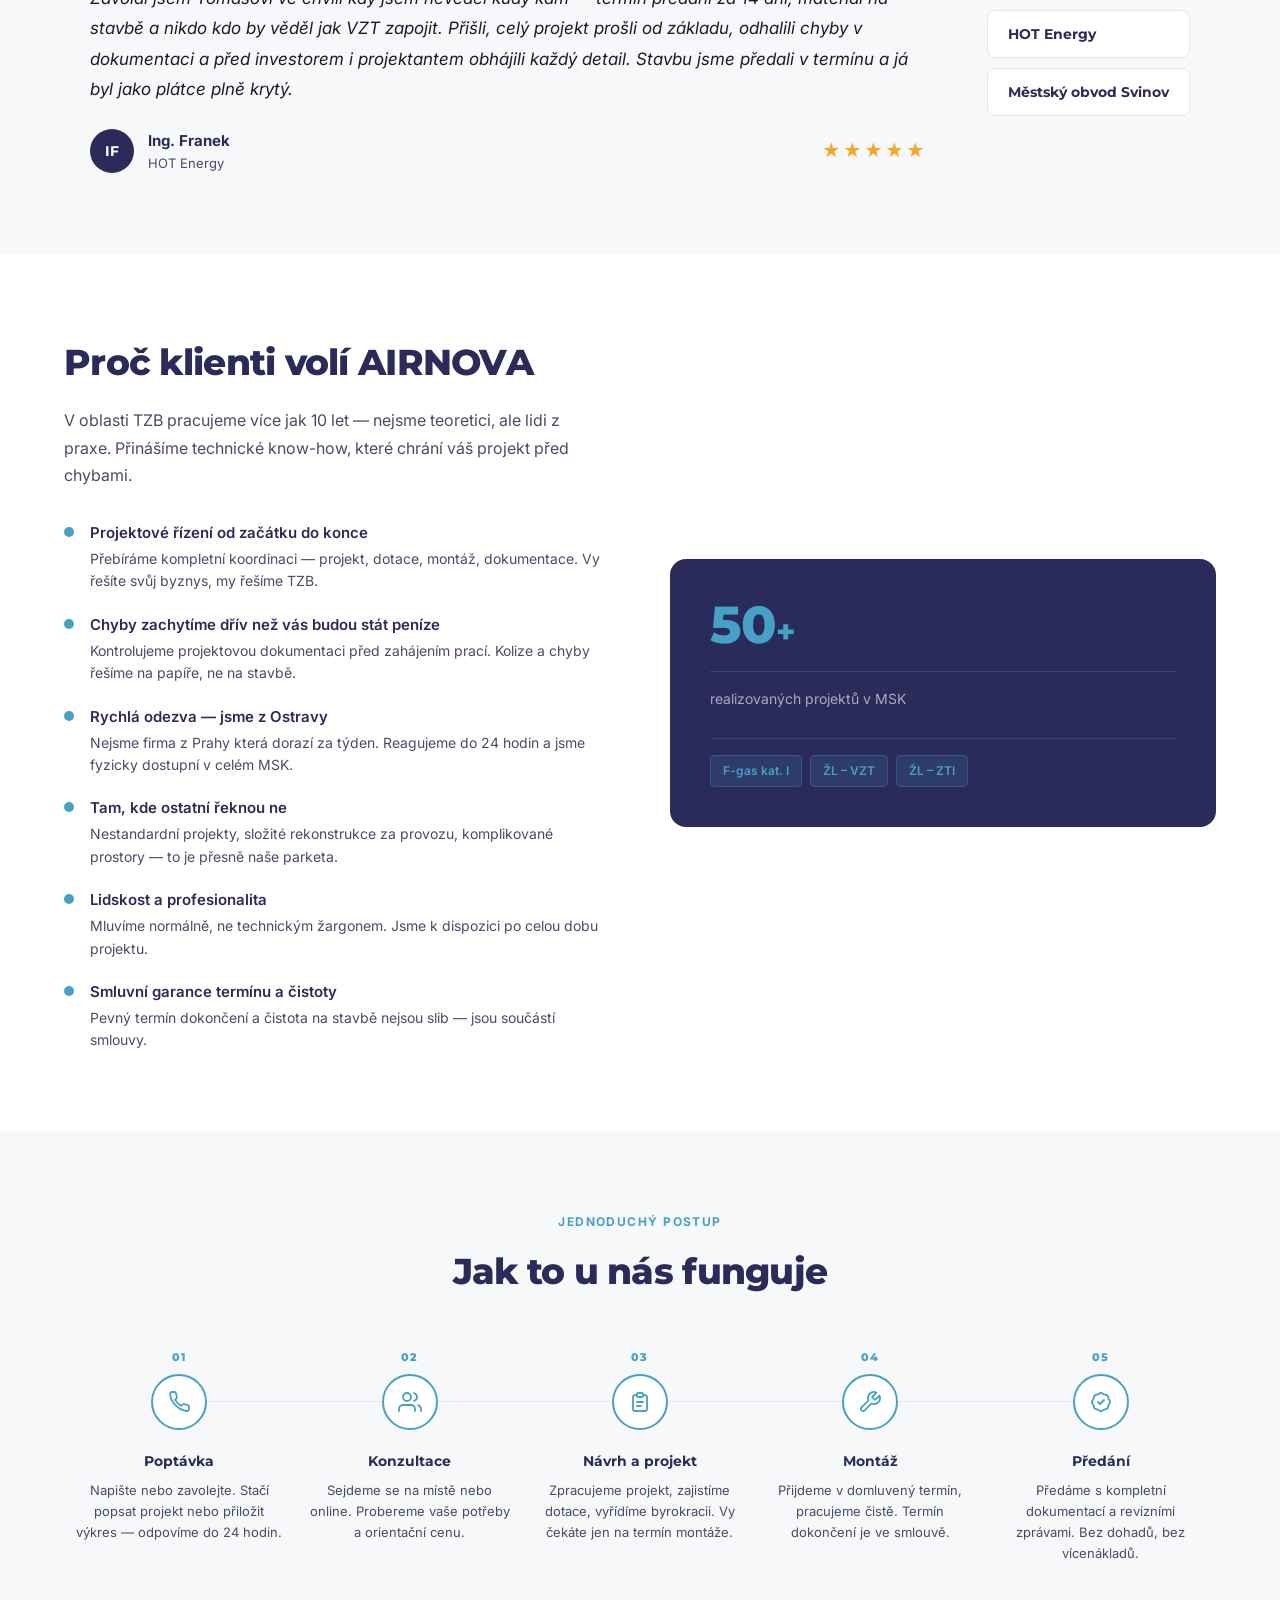
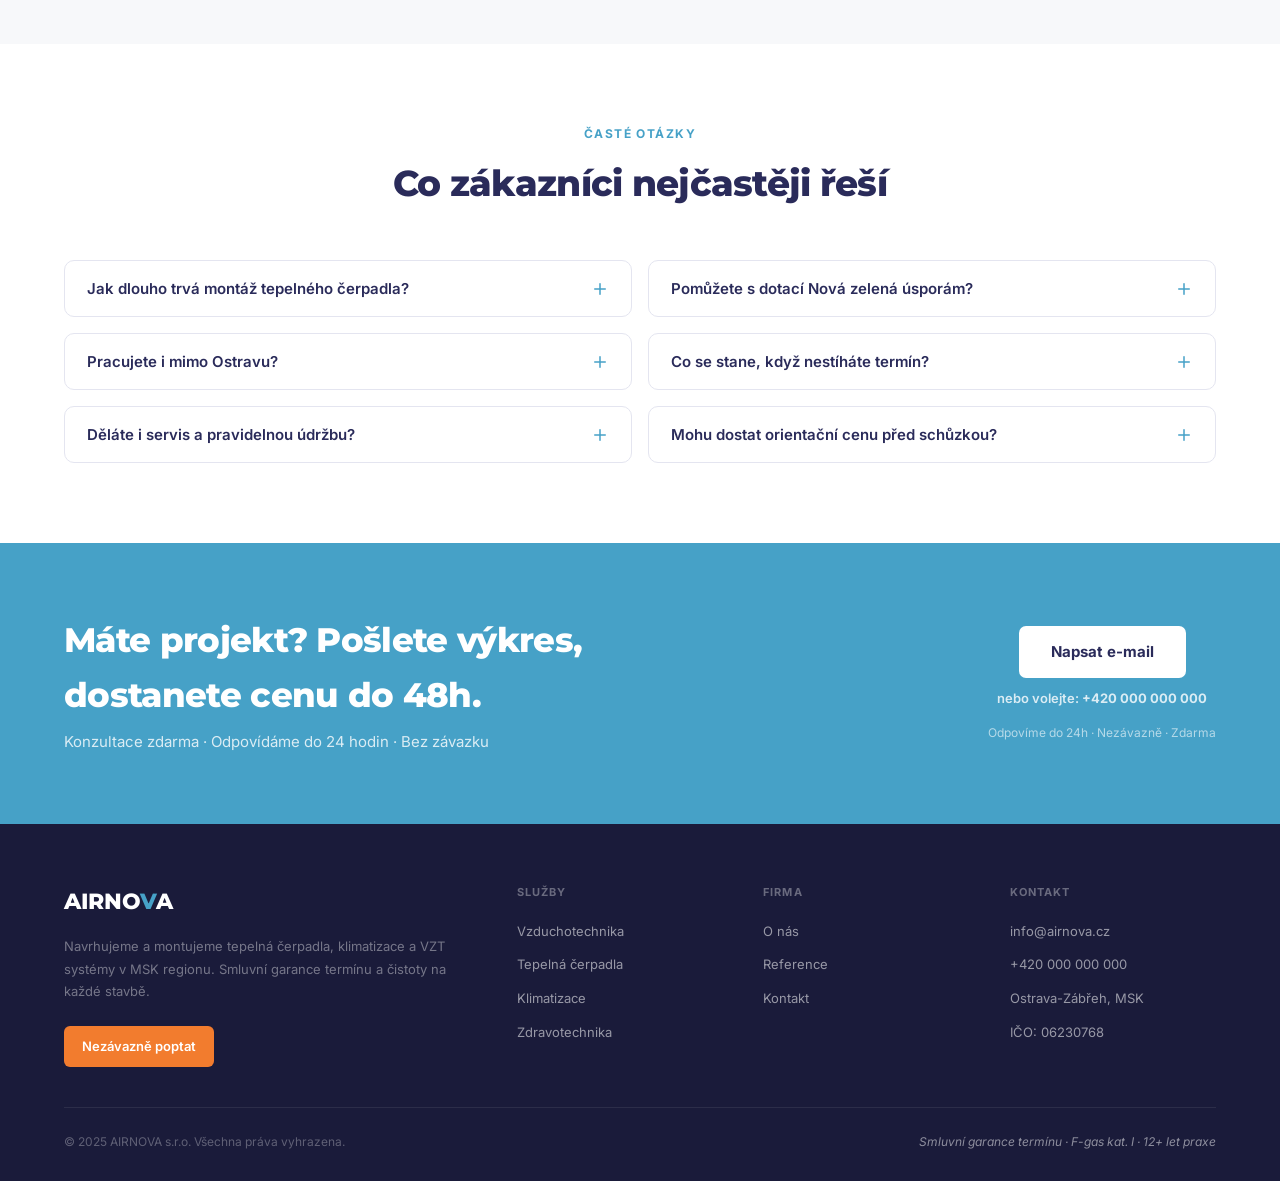
==== commit 6ea0e4d6: "Update index.html to newer hero/services design and wire in real photos - Replace index.html with th" ====
--- a/index.html
+++ b/index.html
@@ -111,73 +111,107 @@
   .nav-toggle { display: none; background: none; border: none; cursor: pointer; padding: 4px; }
   .nav-toggle span { display: block; width: 24px; height: 2px; background: var(--navy); margin: 5px 0; }
 
-  /* HERO — Turing style */
+  /* HERO — Turing layout */
   .hero {
     background: var(--navy-dark);
-    padding: 100px 5% 64px;
-    min-height: 540px;
+    height: 100vh;
+    min-height: 600px;
     display: flex;
-    align-items: flex-end;
+    align-items: center;
+    padding: 0 5%;
+    position: relative;
+    overflow: hidden;
+  }
+  .hero-bg { position: absolute; inset: 0; z-index: 0; }
+  .hero-bg img { position: absolute; inset: 0; width: 100%; height: 100%; object-fit: cover; object-position: center 35%; }
+  .hero-bg::after {
+    content: '';
+    position: absolute; inset: 0;
+    background: linear-gradient(100deg,
+      rgba(26,27,58,0.97) 0%,
+      rgba(26,27,58,0.90) 32%,
+      rgba(26,27,58,0.58) 62%,
+      rgba(26,27,58,0.28) 100%);
   }
   .hero-inner {
+    position: relative; z-index: 2;
     width: 100%;
+    max-width: 1400px;
+    margin: 0 auto;
     display: flex;
     justify-content: space-between;
     align-items: flex-end;
-    gap: 40px;
-  }
-  .hero-content { max-width: 780px; }
+    gap: 60px;
+  }
+  .hero-content { display: flex; flex-direction: column; align-items: flex-start; max-width: 720px; }
   .hero h1 {
     font-family: var(--font-head); font-weight: 800;
-    font-size: 42px;
-    color: #fff; line-height: 1.12;
-    letter-spacing: -0.02em; margin-bottom: 1.25rem;
+    font-size: clamp(32px, 4.2vw, 64px);
+    color: #fff; line-height: 1.08;
+    letter-spacing: -0.03em; margin-bottom: 1.25rem;
     white-space: nowrap;
   }
   .hero h1 em { color: var(--teal); font-style: normal; }
   .hero-sub {
-    font-size: 17px; color: rgba(255,255,255,0.6);
-    line-height: 1.7; margin-bottom: 2rem; max-width: 520px;
-  }
-  .hero-btns { display: flex; gap: 12px; flex-wrap: wrap; }
+    font-size: 16px; color: rgba(255,255,255,0.5);
+    line-height: 1.75; margin-bottom: 2rem; max-width: 520px;
+  }
+  .hero-btns { display: flex; gap: 16px; align-items: center; }
   .btn-primary {
     background: var(--orange); color: #fff;
-    font-weight: 600; font-size: 15px;
-    padding: 13px 28px; border-radius: 7px; transition: background .2s;
+    font-weight: 600; font-size: 14px;
+    padding: 13px 26px; border-radius: 7px;
+    transition: background .2s;
   }
   .btn-primary:hover { background: #d96820; }
   .btn-outline {
-    background: transparent; color: #fff;
-    font-weight: 600; font-size: 15px;
-    padding: 13px 28px; border-radius: 7px;
-    border: 1.5px solid rgba(255,255,255,0.25); transition: border-color .2s;
-  }
-  .btn-outline:hover { border-color: rgba(255,255,255,0.6); }
-
-  /* HERO STATS — vpravo dole */
-  .hero-stats {
-    display: flex;
-    align-items: flex-end;
-    gap: 0;
-    flex-shrink: 0;
-    padding-bottom: 4px;
-  }
-  .hero-stat { text-align: center; padding: 0 32px; }
+    background: transparent; color: rgba(255,255,255,0.6);
+    font-weight: 500; font-size: 14px;
+    padding: 13px 0; border: none;
+    transition: color .2s;
+  }
+  .btn-outline:hover { color: #fff; }
+
+  /* stats — vpravo dole, Turing styl */
+  .hero-stats { display: flex; gap: 60px; align-items: flex-end; flex-shrink: 0; }
+  .hero-stat { text-align: center; }
   .hero-stat-num {
-    font-family: var(--font-head); font-weight: 300;
-    font-size: 56px; color: #fff;
-    line-height: 1; letter-spacing: -0.03em;
-    margin-bottom: 8px;
-  }
-  .hero-stat-plus { font-size: 32px; font-weight: 300; }
-  .hero-stat-label {
-    font-size: 13px; color: rgba(255,255,255,0.45);
-    font-weight: 400; white-space: nowrap;
-  }
-  .hero-stat-divider {
-    width: 1px; height: 56px;
-    background: rgba(255,255,255,0.1);
-    flex-shrink: 0;
+    font-family: var(--font-head); font-weight: 200;
+    font-size: 64px; color: #fff;
+    line-height: 1; letter-spacing: -0.04em; margin-bottom: 10px;
+  }
+  .hero-stat-plus { font-size: 36px; font-weight: 200; }
+  .hero-stat-label { font-size: 14px; color: rgba(255,255,255,0.45); font-weight: 400; }
+  .hero-stat-divider { display: none; }
+
+  /* scroll */
+  .hero-scroll {
+    position: absolute; bottom: 32px; left: 50%;
+    transform: translateX(-50%);
+    display: flex; flex-direction: column; align-items: center; gap: 8px;
+    cursor: pointer; opacity: 0.2; transition: opacity .2s; z-index: 10;
+  }
+  .hero-scroll:hover { opacity: 0.6; }
+  .hero-scroll span { font-size: 9px; font-weight: 600; letter-spacing: 0.18em; text-transform: uppercase; color: #fff; }
+  .hero-scroll-line {
+    width: 1px; height: 36px;
+    background: linear-gradient(to bottom, rgba(255,255,255,0.8), transparent);
+    animation: scrollDown 2s ease-in-out infinite;
+  }
+  @keyframes scrollDown {
+    0% { transform: scaleY(0); transform-origin: top; opacity: 0; }
+    30% { opacity: 1; }
+    70% { transform: scaleY(1); transform-origin: top; }
+    71% { transform-origin: bottom; }
+    100% { transform: scaleY(0); transform-origin: bottom; opacity: 0; }
+  }
+
+
+  /* responsive */
+  @media (max-width: 900px) {
+    .hero-stat { padding: 0 24px; }
+    .hero-stat-num { font-size: 36px; }
+    .hero h1 { font-size: 36px; }
   }
 
   /* STATS BAR */
@@ -194,7 +228,29 @@
 
   /* SERVICES REVEAL — scroll driven */
   .services-reveal { position:relative; display:grid; grid-template-columns:420px 1fr; height:480px; overflow:hidden; background:#0d1520; }
-  .srv-left { position:sticky; top:0; height:480px; display:flex; flex-direction:column; justify-content:center; padding:44px 5% 44px 5%; z-index:10; background:linear-gradient(to right, rgba(13,21,32,1) 0%, rgba(13,21,32,0.97) 70%, rgba(13,21,32,0) 100%); }
+
+  /* FULLWIDTH PHOTO BACKGROUND */
+  .srv-bg-full {
+    position:absolute; inset:0; z-index:0;
+    transition:opacity .55s ease;
+  }
+  .srv-bg-full img {
+    position:absolute; inset:0;
+    width:100%; height:100%;
+    object-fit:cover; object-position:center;
+  }
+  .srv-bg-full::after {
+    content:'';
+    position:absolute; inset:0;
+    background:linear-gradient(to right,
+      rgba(13,21,32,0.97) 0%,
+      rgba(13,21,32,0.85) 30%,
+      rgba(13,21,32,0.4) 60%,
+      rgba(13,21,32,0.15) 100%);
+    z-index:1;
+  }
+
+  .srv-left { position:sticky; top:0; height:480px; display:flex; flex-direction:column; justify-content:center; padding:44px 5% 44px 5%; z-index:10; }
   .srv-eyebrow { font-size:11px; font-weight:700; letter-spacing:0.14em; text-transform:uppercase; color:var(--teal); margin-bottom:28px; }
   .srv-items { display:flex; flex-direction:column; }
   .srv-item { display:flex; align-items:center; gap:14px; padding:15px 0; border-bottom:0.5px solid rgba(255,255,255,0.06); cursor:pointer; }
@@ -212,29 +268,23 @@
   .srv-info-result { font-size:10px; font-weight:600; color:var(--teal); letter-spacing:0.03em; margin-bottom:14px; }
   .srv-cta { display:inline-flex; align-items:center; gap:5px; background:var(--orange); color:#fff; font-size:12px; font-weight:600; padding:8px 16px; border-radius:6px; transition:background .2s; }
   .srv-cta:hover { background:#d96820; }
+
   /* right scroll */
-  .srv-right { overflow-y:scroll; height:480px; scrollbar-width:none; scroll-snap-type:y mandatory; }
+  .srv-right { overflow-y:scroll; height:480px; scrollbar-width:none; scroll-snap-type:y mandatory; position:relative; z-index:5; }
   .srv-right::-webkit-scrollbar { display:none; }
-  .srv-panel { height:480px; position:relative; display:flex; align-items:center; justify-content:center; scroll-snap-align:start; flex-shrink:0; }
-  .srv-panel-bg {
-    position:absolute; inset:0; overflow:hidden;
-  }
-  .srv-panel-bg::after {
-    content:'';
-    position:absolute; inset:0;
-    background:linear-gradient(to right, rgba(10,21,32,0.75) 0%, rgba(10,21,32,0.3) 50%, rgba(10,21,32,0.1) 100%);
-    z-index:1;
-  }
-  .srv-panel-bg img { position:absolute;inset:0;width:100%;height:100%;object-fit:cover; }
+  .srv-panel { height:480px; position:relative; display:flex; align-items:center; justify-content:center; scroll-snap-align:start; flex-shrink:0; background:transparent; }
+  .srv-panel-bg { display:none; }
   .srv-panel-device { position:relative; z-index:1; }
+
   /* progress dots */
   .srv-dots { position:absolute; right:20px; top:50%; transform:translateY(-50%); display:flex; flex-direction:column; gap:8px; z-index:20; }
   .srv-dot { width:5px; height:5px; border-radius:50%; background:rgba(255,255,255,0.2); cursor:pointer; transition:background .3s, height .3s, border-radius .3s; }
   .srv-dot.active { background:var(--teal); height:18px; border-radius:3px; }
+
   /* mobile */
   @media (max-width:900px) {
     .services-reveal { grid-template-columns:1fr; height:auto; }
-    .srv-left { position:relative; height:auto; padding:36px 5%; background:rgba(13,21,32,1); }
+    .srv-left { position:relative; height:auto; padding:36px 5%; }
     .srv-right { height:300px; }
     .srv-panel { height:300px; }
     .srv-dots { display:none; }
@@ -266,6 +316,8 @@
   .seg-photo-wrap { position:relative; width:100%; height:100%; overflow:hidden; }
   .seg-photo-bg {
     position:absolute; inset:0;
+    background-size:cover;
+    background-position:center;
     transition:transform .6s cubic-bezier(.25,.46,.45,.94);
     will-change:transform;
   }
@@ -464,12 +516,10 @@
   @media (max-width: 900px) {
     .nav-links { display: none; }
     .nav-toggle { display: block; }
-    .hero-inner { flex-direction: column; align-items: flex-start; gap: 48px; }
-    .hero-stats { padding-bottom: 0; gap: 0; }
-    .hero-stat { padding: 0 24px; }
-    .hero-stat:first-child { padding-left: 0; }
+    .hero-inner { flex-direction: column; align-items: flex-start; gap: 40px; }
+    .hero h1 { white-space: normal; font-size: 32px; }
+    .hero-stats { gap: 32px; }
     .hero-stat-num { font-size: 40px; }
-    .hero-stat-plus { font-size: 24px; }
     .services-grid { grid-template-columns: repeat(2,1fr); }
     .segments-grid { grid-template-columns: 1fr; }
     .segments-elegant { grid-template-columns: 1fr; }
@@ -489,7 +539,9 @@
   @media (max-width: 600px) {
     .services-grid { grid-template-columns: 1fr; }
     .footer-grid { grid-template-columns: 1fr; }
-    .hero h1 { font-size: 22px; white-space: normal; }
+    .hero h1 { font-size: 26px; }
+    .hero-stats { gap: 24px; }
+    .hero-stat-num { font-size: 32px; }
   }
 </style>
 <!-- SEO: FAQ Schema — zobrazí se přímo ve výsledcích Google -->
@@ -550,13 +602,15 @@
   <button class="nav-toggle" aria-label="Menu"><span></span><span></span><span></span></button>
 </nav>
 
-<!-- 1. HERO -->
 <section class="hero">
+  <div class="hero-bg">
+    <img src="public/images/vzt-hyperbara.jpg" alt="Realizace vzduchotechniky AIRNOVA na střeše objektu">
+  </div>
   <div class="hero-inner">
 
     <div class="hero-content">
-      <h1>Úsporné <em>vytápění</em>, efektivní<br><em>chlazení</em> a <em>větrání</em> pro váš projekt</h1>
-      <p class="hero-sub">Navrhujeme a montujeme tepelná čerpadla, klimatizace a rekuperace na klíč. Přebíráme veškerou byrokracii s projektem i dotacemi. Smluvně garantujeme pevný termín dokončení prací a čistotu na stavbě.</p>
+      <h1>Úsporné <em>vytápění</em>,<br>efektivní <em>chlazení</em><br>a spolehlivé <em>větrání</em> pro váš projekt</h1>
+      <p class="hero-sub">Navrhujeme a montujeme tepelná čerpadla, klimatizace a rekuperace na klíč. Přebíráme projekt i dotace. Smluvně garantujeme termín a čistotu na stavbě.</p>
       <div class="hero-btns">
         <a class="btn-primary" href="#kontakt">Získat nezávaznou nabídku</a>
         <a class="btn-outline" href="#sluzby">Naše služby</a>
@@ -568,23 +622,27 @@
         <div class="hero-stat-num"><span class="countup" data-target="12">0</span><span class="hero-stat-plus">+</span></div>
         <div class="hero-stat-label">let praxe v TZB</div>
       </div>
-      <div class="hero-stat-divider"></div>
       <div class="hero-stat">
         <div class="hero-stat-num"><span class="countup" data-target="50">0</span><span class="hero-stat-plus">+</span></div>
         <div class="hero-stat-label">realizovaných projektů</div>
       </div>
-      <div class="hero-stat-divider"></div>
-      <div class="hero-stat">
-        <div class="hero-stat-num">MSK</div>
-        <div class="hero-stat-label">Ostrava a okolí</div>
-      </div>
-    </div>
-
+    </div>
+
+  </div>
+
+  <div class="hero-scroll" onclick="document.getElementById('sluzby').scrollIntoView({behavior:'smooth'})">
+    <span>Scroll</span>
+    <div class="hero-scroll-line"></div>
   </div>
 </section>
 
 <!-- 3. CO DĚLÁME -->
 <section class="services-reveal" id="sluzby">
+
+  <!-- FULLWIDTH BACKGROUND FOTO -->
+  <div class="srv-bg-full" id="srvBgFull">
+    <img src="public/images/vzt-trebovice.jpg" alt="Sportovní hala Třebovice — realizace VZT AIRNOVA" id="srvBgImg">
+  </div>
 
   <!-- LEVA — sticky nadpisy -->
   <div class="srv-left">
@@ -613,7 +671,7 @@
     </div>
     <div class="srv-info">
       <div class="srv-info-desc" id="srv-desc">Rekuperace, nucené větrání a VZT systémy pro domy, kanceláře i průmyslové objekty v MSK regionu.</div>
-      <div class="srv-info-result" id="srv-result">Hala Snakes · Krakovská · Střelnice MP</div>
+      <div class="srv-info-result" id="srv-result">Sportovní hala Třebovice · Hala Snakes · Střelnice MP</div>
       <a class="srv-cta" href="#kontakt">Probrat projekt →</a>
     </div>
   </div>
@@ -623,7 +681,7 @@
 
     <div class="srv-panel">
       <div class="srv-panel-bg">
-        <img src="vzduchotechnika.png" alt="Montáž vzduchotechniky AIRNOVA" style="position:absolute;inset:0;width:100%;height:100%;object-fit:cover;object-position:right center;">
+        <img src="public/images/vzt-trebovice.jpg" alt="Montáž vzduchotechniky AIRNOVA" style="position:absolute;inset:0;width:100%;height:100%;object-fit:cover;object-position:right center;">
       </div>
     </div>
 
@@ -691,8 +749,6 @@
 
 </section>
 
-</section>
-
 
 
 <!-- 4. BRANDS -->
@@ -725,8 +781,7 @@
 
     <a class="seg-photo-card" href="#kontakt">
       <div class="seg-photo-wrap">
-        <!-- Cloudinary: https://res.cloudinary.com/airnova/image/upload/v1/segments/novostavba.jpg -->
-        <div class="seg-photo-bg" style="background:linear-gradient(135deg,#1A2B3A 0%,#2A3B5A 100%);"></div>
+        <div class="seg-photo-bg" style="background-image:url('public/images/reference-jistebnik.jpg');"></div>
         <div class="seg-photo-gradient"></div>
         <div class="seg-photo-content">
           <div class="seg-photo-title">Stavím nebo rekonstruuji</div>
@@ -738,8 +793,7 @@
 
     <a class="seg-photo-card" href="#kontakt">
       <div class="seg-photo-wrap">
-        <!-- Cloudinary: https://res.cloudinary.com/airnova/image/upload/v1/segments/spravce.jpg -->
-        <div class="seg-photo-bg" style="background:linear-gradient(135deg,#1A3A2B 0%,#2A5A3B 100%);"></div>
+        <div class="seg-photo-bg" style="background-image:url('public/images/reference-zoo-cic.jpg');"></div>
         <div class="seg-photo-gradient"></div>
         <div class="seg-photo-content">
           <div class="seg-photo-title">Spravuji objekty</div>
@@ -751,8 +805,7 @@
 
     <a class="seg-photo-card" href="#kontakt">
       <div class="seg-photo-wrap">
-        <!-- Cloudinary: https://res.cloudinary.com/airnova/image/upload/v1/segments/developer.jpg -->
-        <div class="seg-photo-bg" style="background:linear-gradient(135deg,#2A1A3A 0%,#3A2A5A 100%);"></div>
+        <div class="seg-photo-bg" style="background-image:url('public/images/vzt-nosovice.jpg');"></div>
         <div class="seg-photo-gradient"></div>
         <div class="seg-photo-content">
           <div class="seg-photo-title">Rozvíjím nemovitosti</div>
@@ -764,8 +817,7 @@
 
     <a class="seg-photo-card" href="#kontakt">
       <div class="seg-photo-wrap">
-        <!-- Cloudinary: https://res.cloudinary.com/airnova/image/upload/v1/segments/prumysl.jpg -->
-        <div class="seg-photo-bg" style="background:linear-gradient(135deg,#2A2A1A 0%,#3A3A2A 100%);"></div>
+        <div class="seg-photo-bg" style="background-image:url('public/images/reference-rockwool.jpg');"></div>
         <div class="seg-photo-gradient"></div>
         <div class="seg-photo-content">
           <div class="seg-photo-title">Průmysl a výroba</div>
@@ -1054,20 +1106,27 @@
 <script>
   // Services scroll-driven
   const srvData = [
-    {desc:'Rekuperace, nucené větrání a VZT systémy pro domy, kanceláře i průmyslové objekty v MSK regionu.', result:'Hala Snakes · Krakovská · Střelnice MP'},
-    {desc:'Podlahové vytápění, kotle, otopné soustavy i tepelná čerpadla. Celý systém od zdroje tepla po radiátor — včetně dotací NZÚ.', result:'Bílovecká · Projekt a montáž · Dotace NZÚ'},
-    {desc:'Split, multi-split a VRF systémy. Certifikovaná montáž F-gas kat. I pro domy, kanceláře i průmysl v Ostravě a MSK.', result:'Rychlá montáž · F-gas kat. I · MSK'},
-    {desc:'Rozvody vody, kanalizace a plynu v MSK. Kompletní ZTI pro novostavby i rekonstrukce — Ostrava a okolí.', result:'Novostavby i rekonstrukce · Ostrava'}
+    {desc:'Rekuperace, nucené větrání a VZT systémy pro domy, kanceláře i průmyslové objekty v MSK regionu.', result:'Sportovní hala Třebovice · Hala Snakes · Střelnice MP', img:'public/images/vzt-trebovice.jpg'},
+    {desc:'Podlahové vytápění, kotle, otopné soustavy i tepelná čerpadla. Celý systém od zdroje tepla po radiátor — včetně dotací NZÚ.', result:'Kotelna Třebovice · Projekt a montáž · Dotace NZÚ', img:'public/images/vytapeni-kotelna-trebovice.jpg'},
+    {desc:'Split, multi-split a VRF systémy. Certifikovaná montáž F-gas kat. I pro domy, kanceláře i průmysl v Ostravě a MSK.', result:'Daikin VRV IV · F-gas kat. I · MSK', img:'public/images/klimatizace-daikin-hyperbara.jpg'},
+    {desc:'Rozvody vody, kanalizace a plynu v MSK. Kompletní ZTI pro novostavby i rekonstrukce — Ostrava a okolí.', result:'Novostavby i rekonstrukce · Ostrava', img:''}
   ];
   function srvSetActive(i) {
     document.querySelectorAll('.srv-item').forEach((x,j) => x.classList.toggle('active', j===i));
     document.querySelectorAll('.srv-dot').forEach((x,j) => x.classList.toggle('active', j===i));
     const desc = document.getElementById('srv-desc');
     const res = document.getElementById('srv-result');
+    const bgImg = document.getElementById('srvBgImg');
     desc.style.opacity = '0';
     setTimeout(() => {
       desc.textContent = srvData[i].desc;
       res.textContent = srvData[i].result;
+      if (srvData[i].img && bgImg) {
+        bgImg.src = srvData[i].img;
+        bgImg.style.display = 'block';
+      } else if (bgImg) {
+        bgImg.style.display = 'none';
+      }
       desc.style.transition = 'opacity .3s';
       desc.style.opacity = '1';
     }, 160);
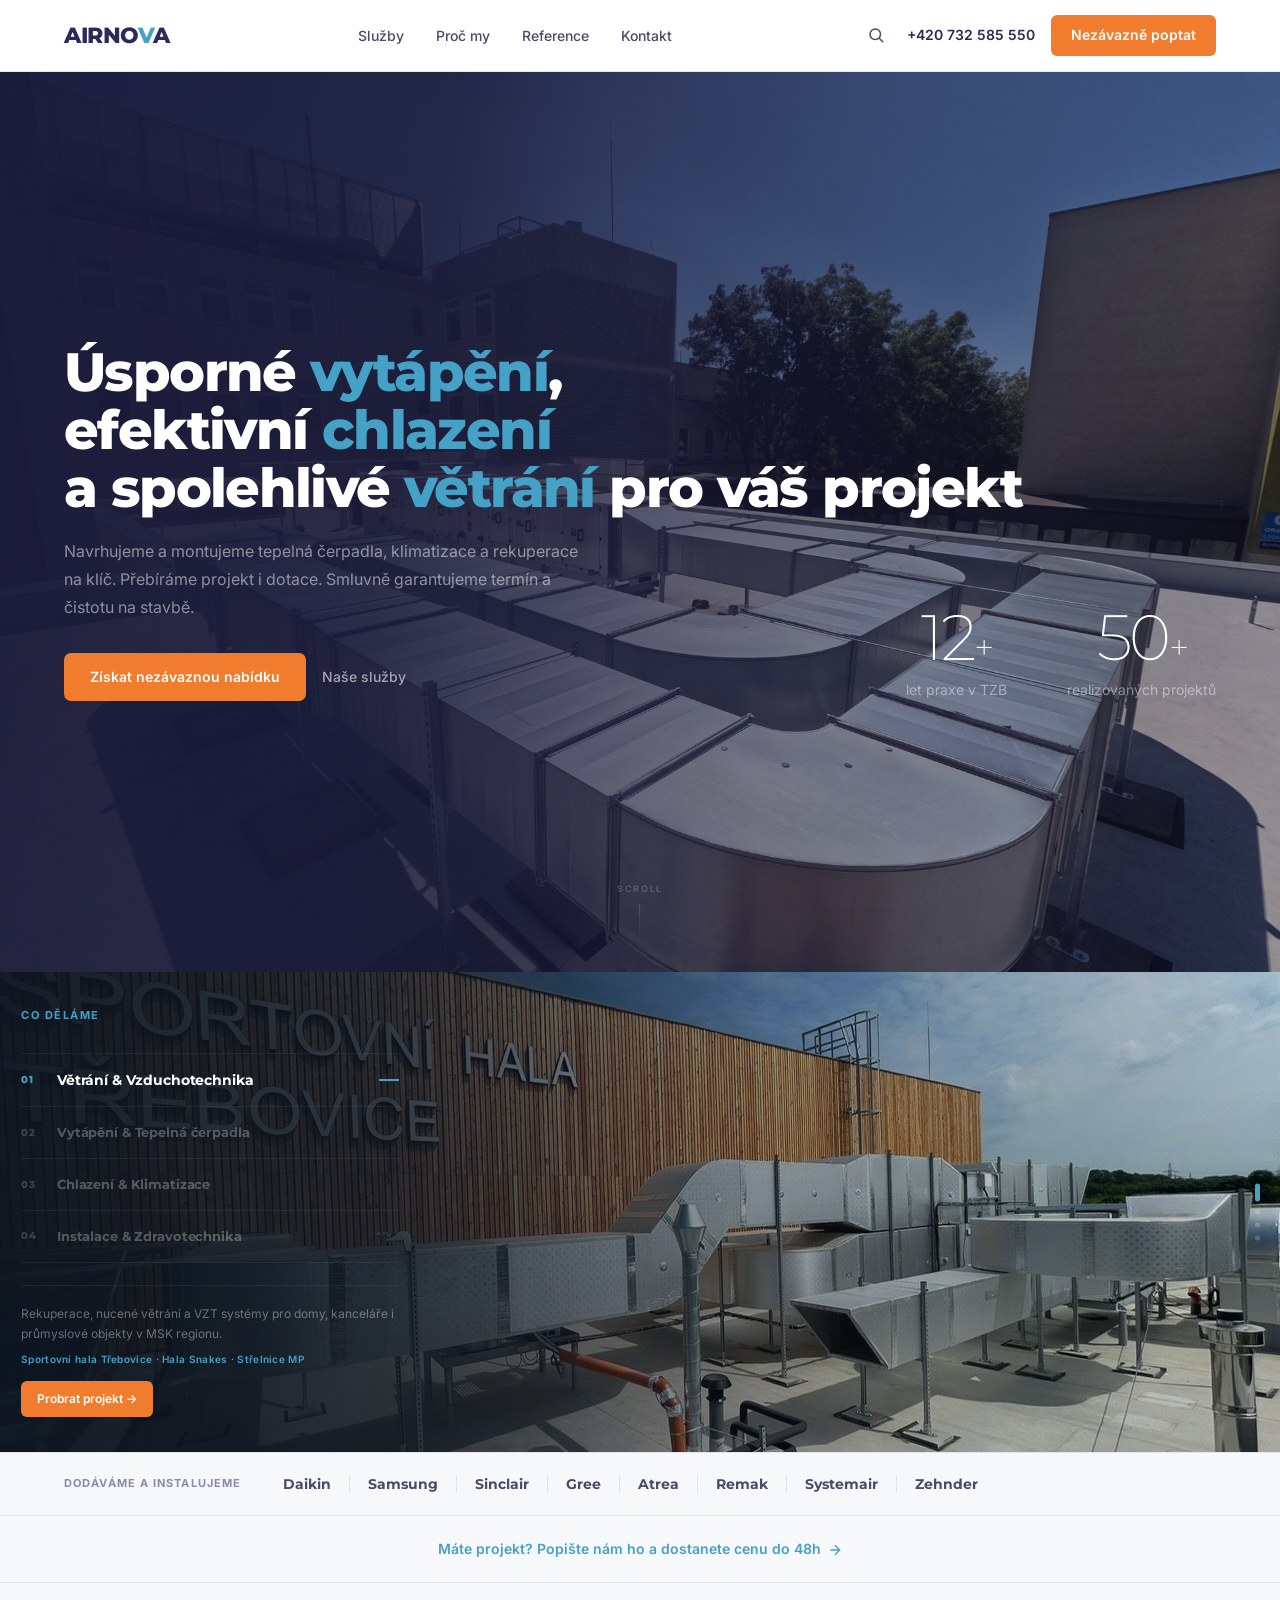
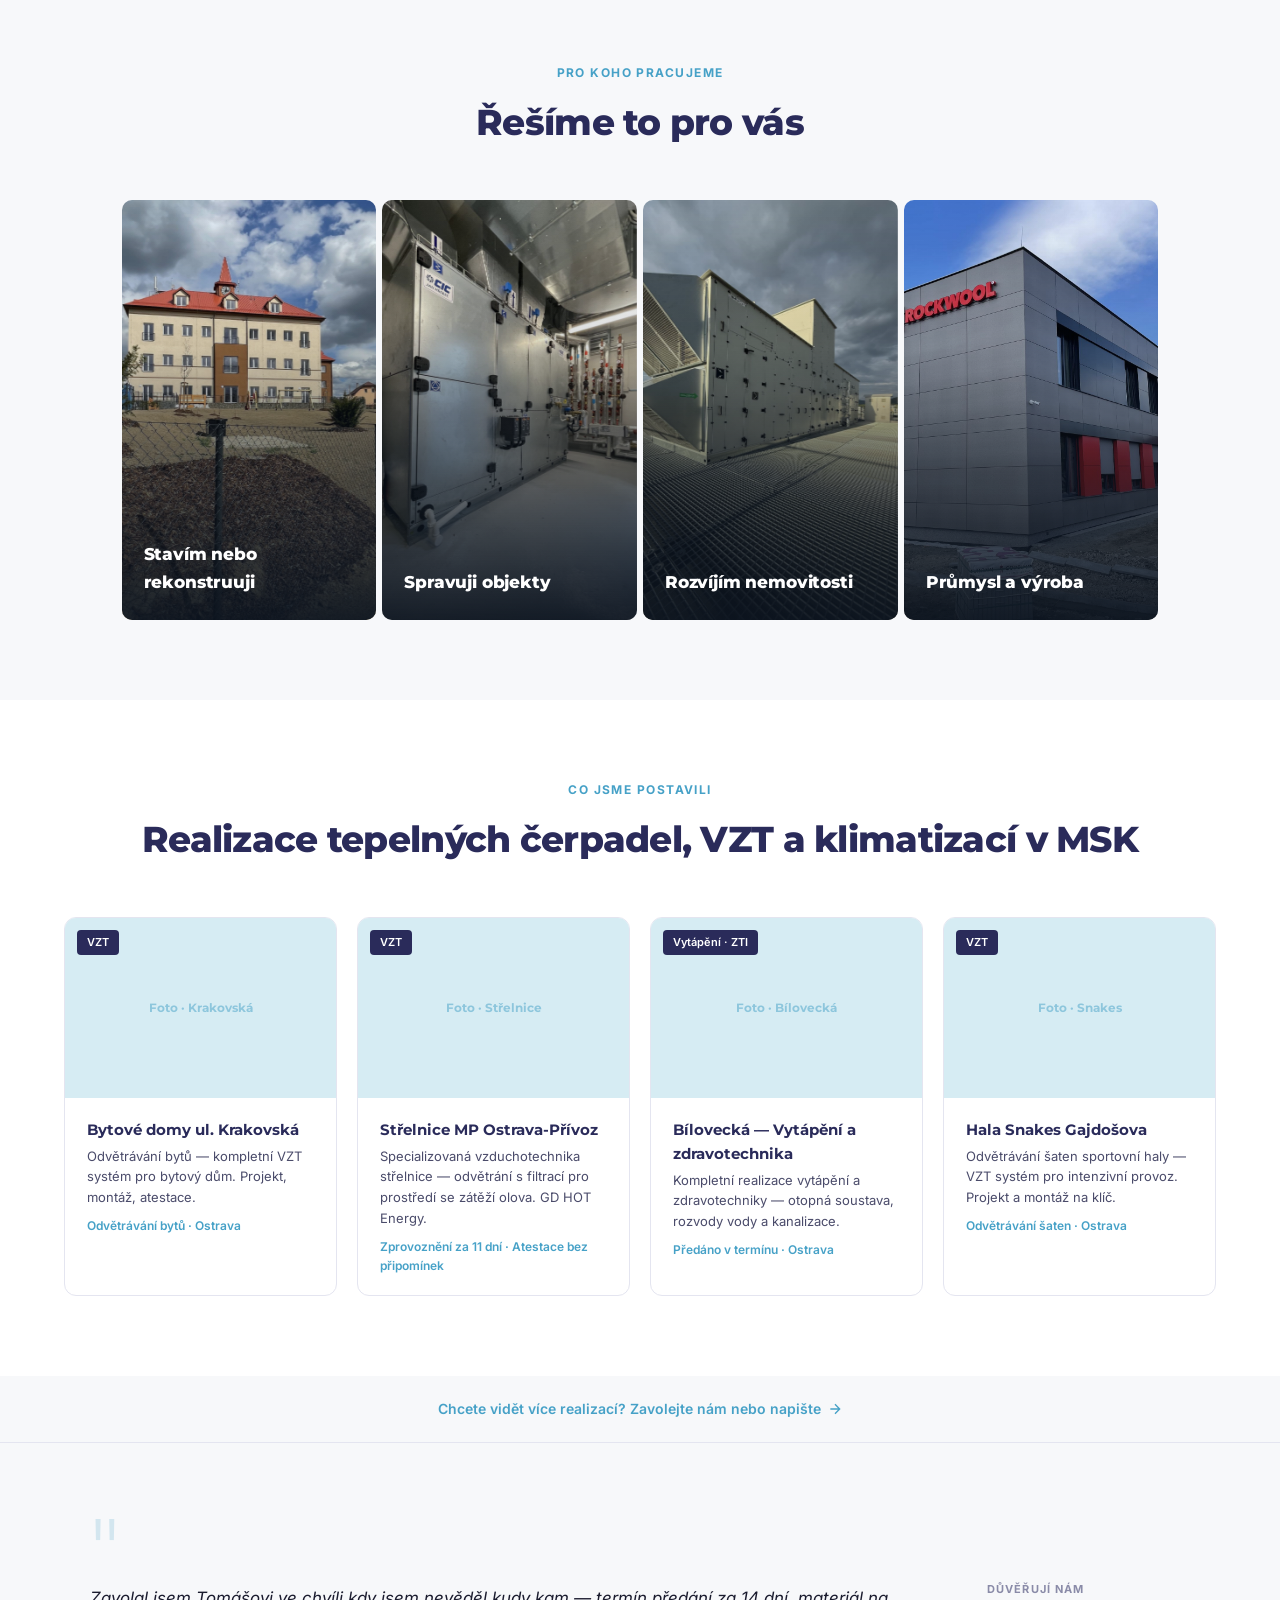
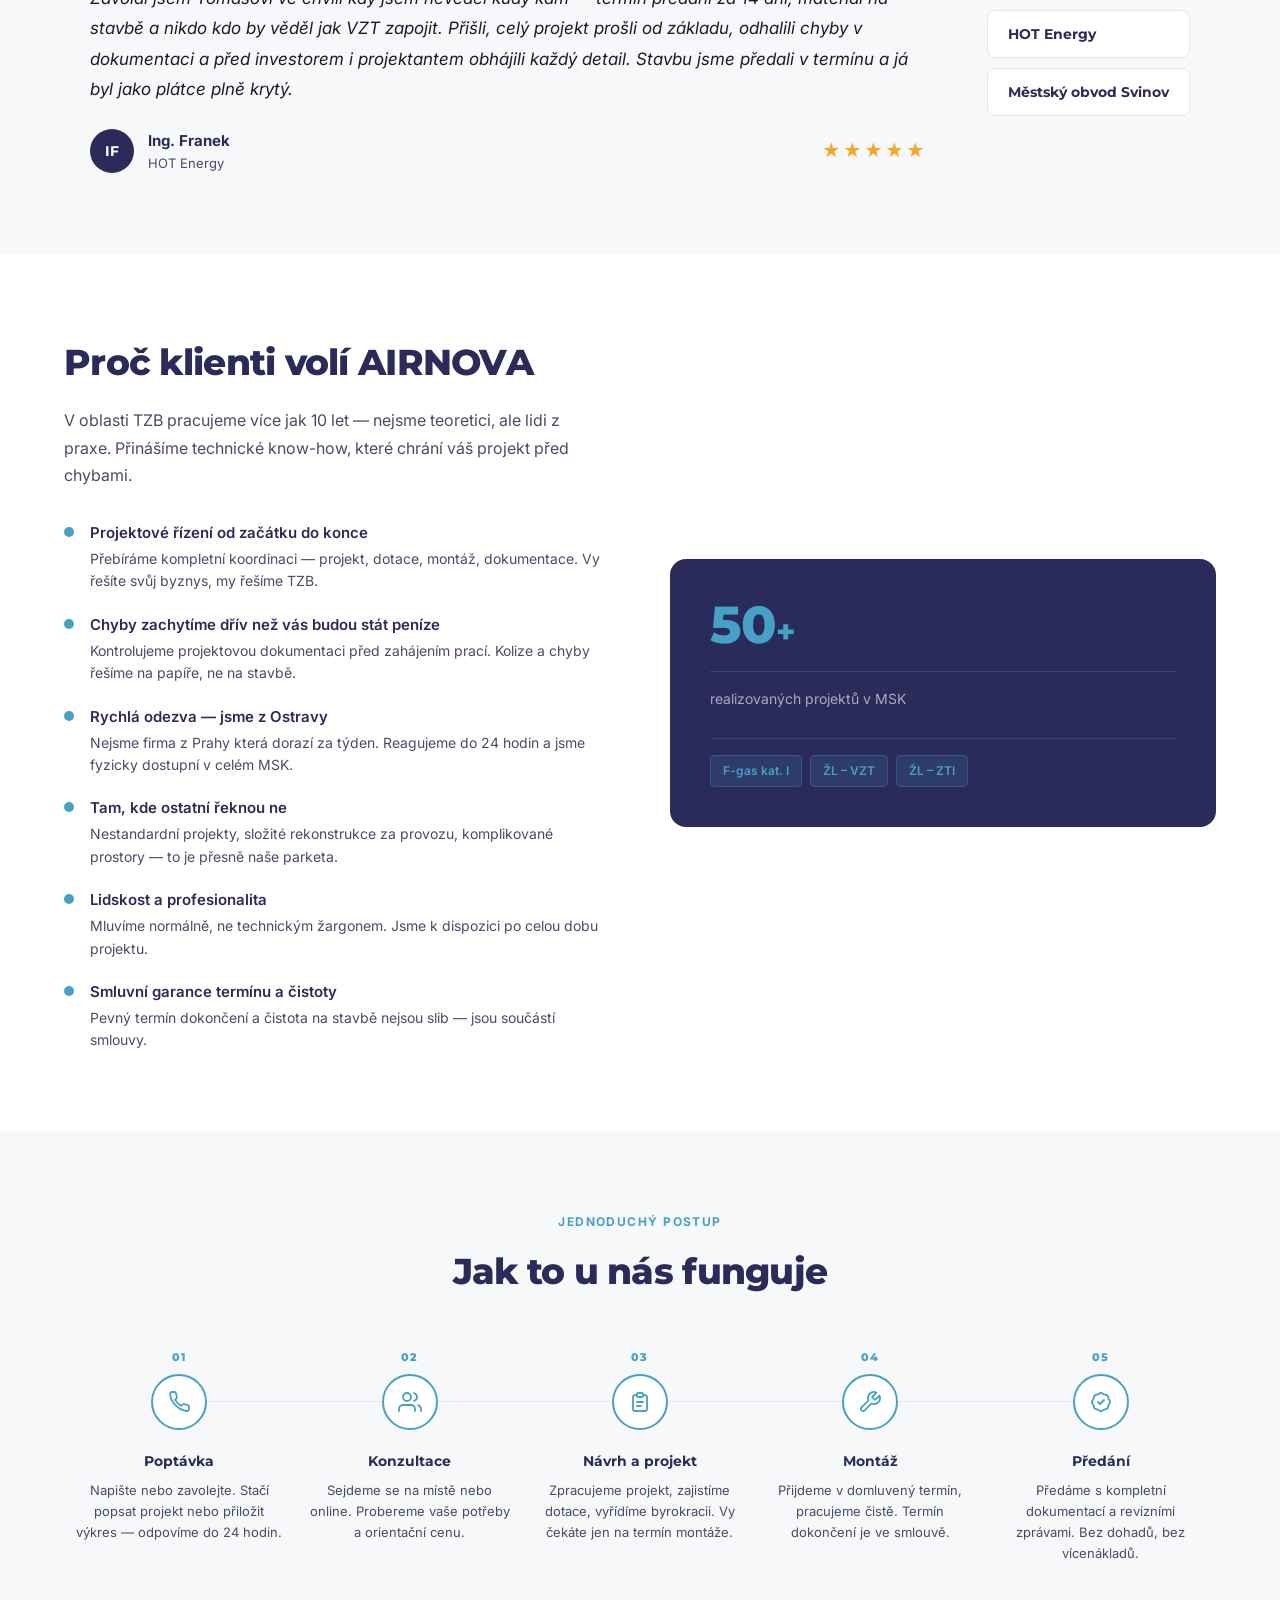
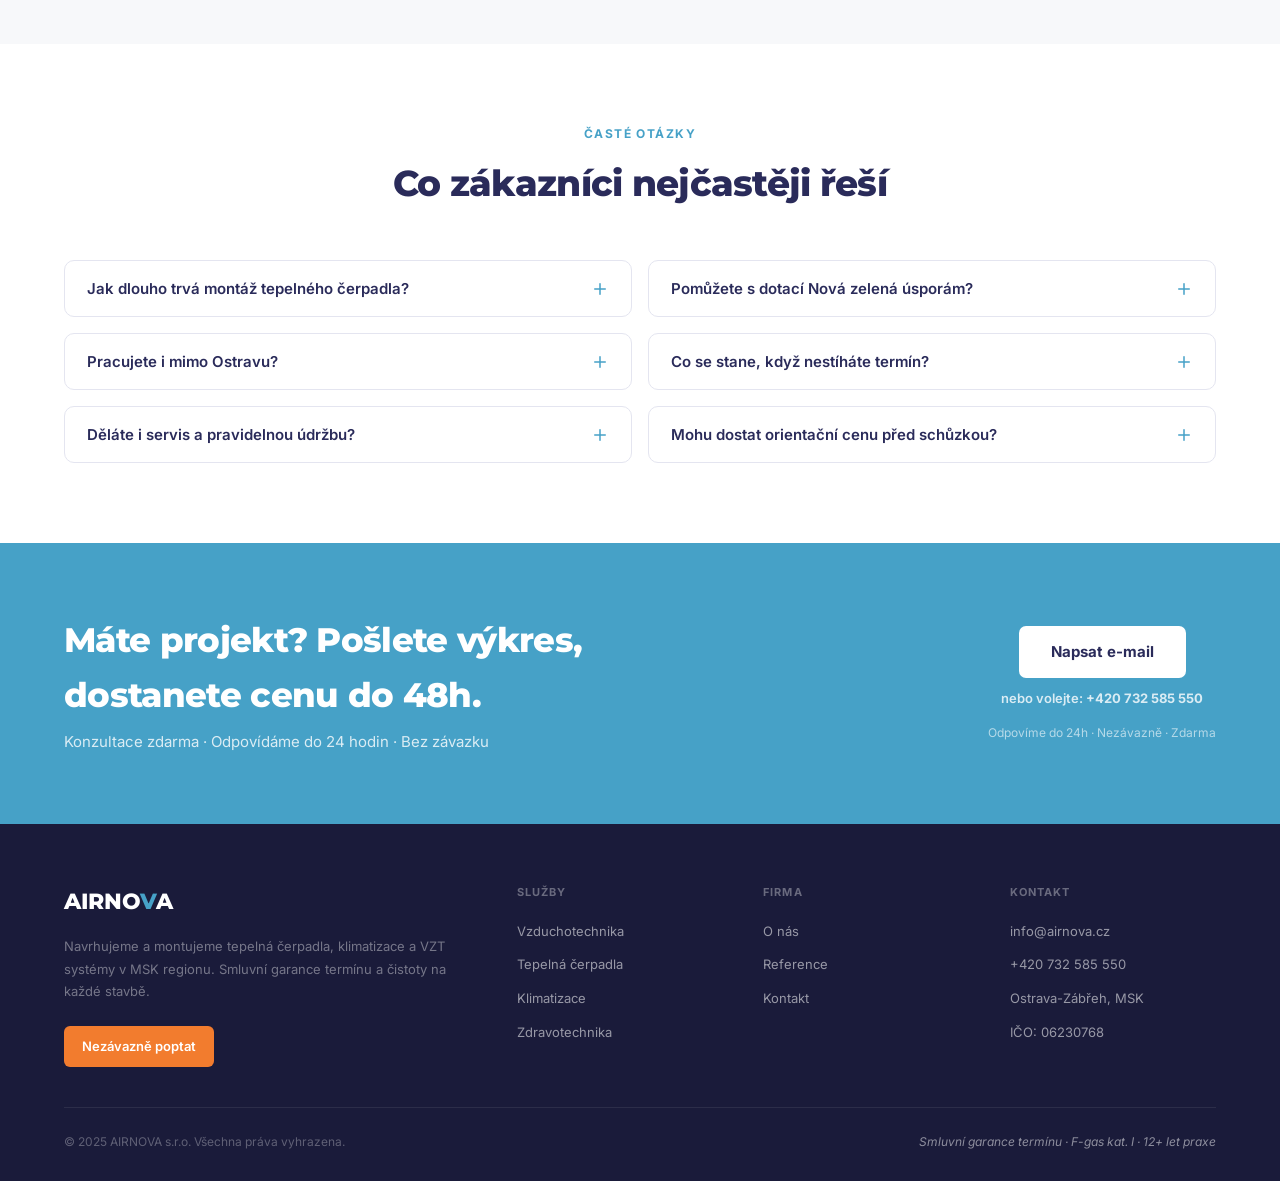
==== commit 1058e0b4: "Add real phone number +420 732 585 550 Replaces the +420 000 000 000 placeholder in the nav, CTA str" ====
--- a/index.html
+++ b/index.html
@@ -34,7 +34,7 @@
   "name": "AIRNOVA s.r.o.",
   "description": "Montáž tepelných čerpadel, klimatizace, vzduchotechniky a zdravotechniky v Ostravě a Moravskoslezském kraji.",
   "url": "https://www.airnova.cz",
-  "telephone": "+420000000000",
+  "telephone": "+420732585550",
   "email": "info@airnova.cz",
   "address": {
     "@type": "PostalAddress",
@@ -596,7 +596,7 @@
         <a href="#kontakt"><svg viewBox="0 0 24 24" fill="none" stroke-width="1.8" stroke-linecap="round" stroke-linejoin="round"><path d="M22 16.92V19a2 2 0 01-2.18 2A19.79 19.79 0 013 4.18 2 2 0 015 2h2.09a2 2 0 012 1.72c.127.96.361 1.903.7 2.81a2 2 0 01-.45 2.11L8.09 9.91a16 16 0 006 6l1.27-1.27a2 2 0 012.11-.45c.907.339 1.85.573 2.81.7A2 2 0 0122 16.92z"/></svg>Kontakt</a>
       </div>
     </div>
-    <a class="nav-tel" href="tel:+420000000000">+420 000 000 000</a>
+    <a class="nav-tel" href="tel:+420732585550">+420 732 585 550</a>
     <a class="nav-cta" href="#kontakt">Nezávazně poptat</a>
   </div>
   <button class="nav-toggle" aria-label="Menu"><span></span><span></span><span></span></button>
@@ -1032,7 +1032,7 @@
   </div>
   <div class="cta-strip-btns">
     <a class="btn-white" href="mailto:info@airnova.cz">Napsat e-mail</a>
-    <div class="cta-tel">nebo volejte: <strong>+420 000 000 000</strong></div>
+    <div class="cta-tel">nebo volejte: <strong>+420 732 585 550</strong></div>
     <div class="cta-disclaimer">Odpovíme do 24h · Nezávazně · Zdarma</div>
   </div>
 </section>
@@ -1066,7 +1066,7 @@
       <h5>Kontakt</h5>
       <ul>
         <li><a href="mailto:info@airnova.cz">info@airnova.cz</a></li>
-        <li><a href="tel:+420000000000">+420 000 000 000</a></li>
+        <li><a href="tel:+420732585550">+420 732 585 550</a></li>
         <li><a href="#">Ostrava-Zábřeh, MSK</a></li>
         <li><a href="#">IČO: 06230768</a></li>
       </ul>
